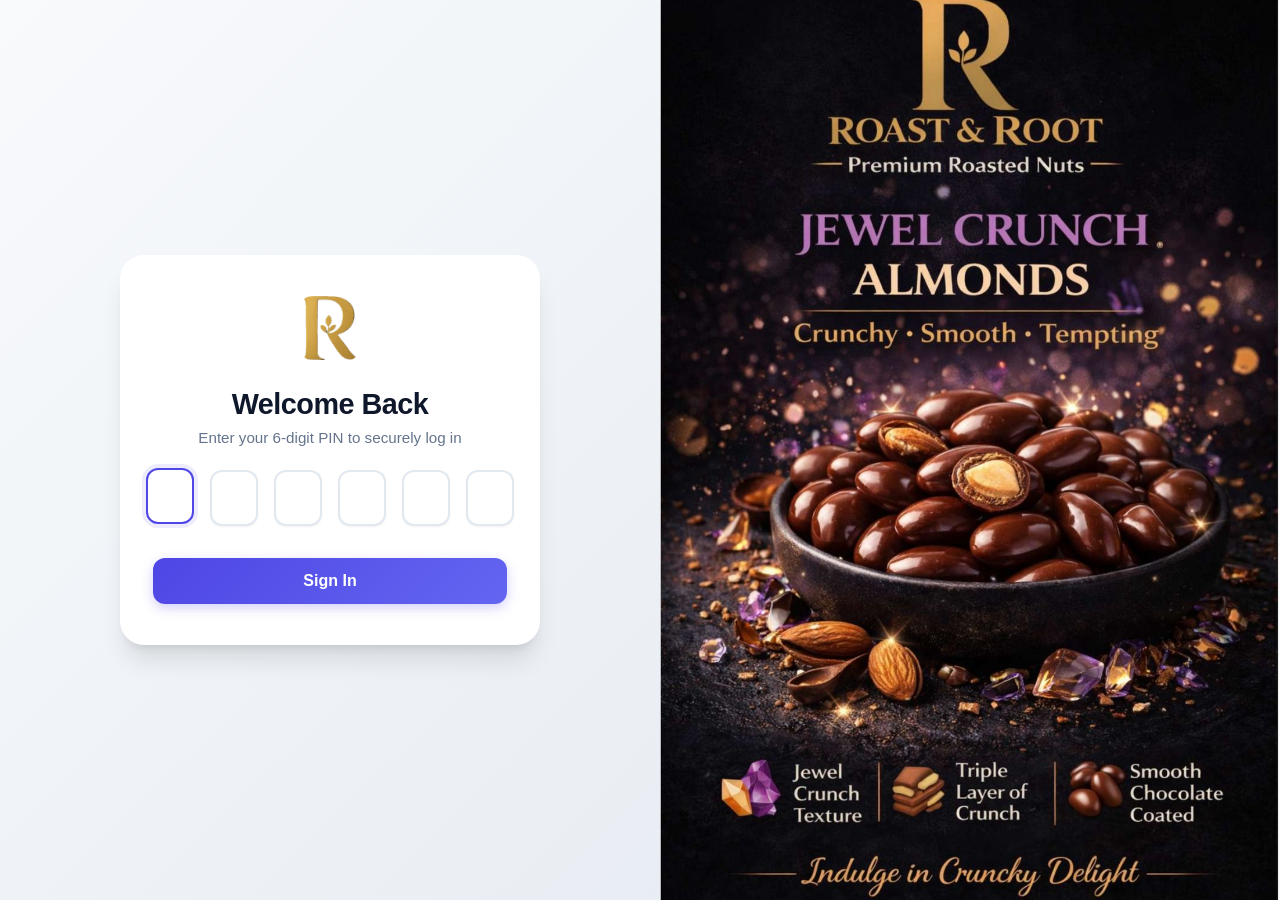
==== campaign.html @ 4127b375 "email feature" ====
<!doctype html>
<html>
  <head>
    <meta charset="utf-8">
    <meta name="viewport" content="width=device-width, initial-scale=1">
    <title>IMS Festive Mail</title>
    <link rel="stylesheet" href="css/style.css">
    <link rel="manifest" href="manifest.json">
    <link rel="apple-touch-icon" href="assets/logo.png">
    <meta name="theme-color" content="#4f46e5">
  </head>
  <body>
    <!-- Mobile Top Header -->
    <div class="top-header">
      <button class="menu-toggle" aria-label="Open Menu" onclick="toggleSidebar()">
        <svg viewBox="0 0 24 24" width="24" height="24" stroke="currentColor" stroke-width="2" fill="none" stroke-linecap="round" stroke-linejoin="round"><line x1="3" y1="12" x2="21" y2="12"></line><line x1="3" y1="6" x2="21" y2="6"></line><line x1="3" y1="18" x2="21" y2="18"></line></svg>
      </button>
      <div class="header-title">Festive Mail</div>
    </div>

    <!-- Sidebar Overlay -->
    <div class="sidebar-overlay" onclick="toggleSidebar()"></div>

    <div class="sidebar" id="sidebar">
      <div class="logo">
        <img src="assets/logo.png" alt="IMS Logo" />
        <h3>IMS</h3>
      </div>
      <a href="campaign.html" class="active"><svg width="20" height="20" viewBox="0 0 24 24" fill="none" stroke="currentColor" stroke-width="2" stroke-linecap="round" stroke-linejoin="round"><path d="M4 4h16c1.1 0 2 .9 2 2v12c0 1.1-.9 2-2 2H4c-1.1 0-2-.9-2-2V6c0-1.1.9-2 2-2z"></path><polyline points="22,6 12,13 2,6"></polyline></svg> Festive Mail</a>
      <a href="labels.html"><svg width="20" height="20" viewBox="0 0 24 24" fill="none" stroke="currentColor" stroke-width="2" stroke-linecap="round" stroke-linejoin="round"><path d="M20.59 13.41l-7.17 7.17a2 2 0 0 1-2.83 0L2 12V2h10l8.59 8.59a2 2 0 0 1 0 2.82z"></path><line x1="7" y1="7" x2="7.01" y2="7"></line></svg> Labels</a>
      <a onclick="logout()" style="margin-top: auto; cursor: pointer; color: #ef4444">
        <svg width="20" height="20" viewBox="0 0 24 24" fill="none" stroke="currentColor" stroke-width="2" stroke-linecap="round" stroke-linejoin="round"><path d="M9 21H5a2 2 0 0 1-2-2V5a2 2 0 0 1 2-2h4"></path><polyline points="16 17 21 12 16 7"></polyline><line x1="21" y1="12" x2="9" y2="12"></line></svg> Logout
      </a>
    </div>

    <div class="content">
      <div class="dashboard-header">
        <div>
          <h2 class="page-title">Festive Mail</h2>
          <p class="subtitle" style="margin-bottom: 0">Send festival greetings and sale offers to every customer, one personal email at a time</p>
        </div>
        <button class="btn-refresh" onclick="loadStatus()">
          <svg width="16" height="16" viewBox="0 0 24 24" fill="none" stroke="currentColor" stroke-width="2" stroke-linecap="round" stroke-linejoin="round"><polyline points="23 4 23 10 17 10"></polyline><polyline points="1 20 1 14 7 14"></polyline><path d="M3.51 9a9 9 0 0 1 14.85-3.36L23 10M1 14l4.64 4.36A9 9 0 0 0 20.49 15"></path></svg>
          Refresh
        </button>
      </div>

      <!-- Connection problem -->
      <div class="card error-banner" id="statusError" hidden>
        <div class="error-banner-icon">
          <svg width="24" height="24" viewBox="0 0 24 24" fill="none" stroke="currentColor" stroke-width="2" stroke-linecap="round" stroke-linejoin="round"><path d="M10.29 3.86L1.82 18a2 2 0 0 0 1.71 3h16.94a2 2 0 0 0 1.71-3L13.71 3.86a2 2 0 0 0-3.42 0z"></path><line x1="12" y1="9" x2="12" y2="13"></line><line x1="12" y1="17" x2="12.01" y2="17"></line></svg>
        </div>
        <div class="error-banner-body">
          <h4 id="statusErrorTitle"></h4>
          <p id="statusErrorText"></p>
          <ol id="statusErrorSteps"></ol>
          <div class="error-banner-actions">
            <button type="button" class="btn-secondary" onclick="loadStatus()">Try again</button>
            <details>
              <summary>Technical details</summary>
              <code id="statusErrorRaw"></code>
            </details>
          </div>
        </div>
      </div>

      <!-- Stats -->
      <div class="mail-stats">
        <div class="card stat-card">
          <div class="quota-ring" id="quotaRing" style="--pct: 0">
            <span id="quotaLeft">–</span>
          </div>
          <div>
            <h3>Today's Quota</h3>
            <p class="stat-main" id="quotaText">Loading…</p>
            <p class="stat-sub" id="quotaSub">Resets at midnight</p>
          </div>
        </div>
        <div class="card stat-card">
          <div class="stat-icon">
            <svg width="26" height="26" viewBox="0 0 24 24" fill="none" stroke="currentColor" stroke-width="2" stroke-linecap="round" stroke-linejoin="round"><path d="M17 21v-2a4 4 0 0 0-4-4H5a4 4 0 0 0-4 4v2"></path><circle cx="9" cy="7" r="4"></circle><path d="M23 21v-2a4 4 0 0 0-3-3.87"></path><path d="M16 3.13a4 4 0 0 1 0 7.75"></path></svg>
          </div>
          <div>
            <h3>Customers</h3>
            <p class="stat-main" id="recipientText">Loading…</p>
            <p class="stat-sub" id="recipientSub">&nbsp;</p>
          </div>
        </div>
      </div>

      <!-- Pending campaigns -->
      <div class="card" id="pendingCard" style="display: none">
        <h3>Waiting to finish</h3>
        <div id="pendingList"></div>
      </div>

      <div class="mail-grid">
        <!-- Composer -->
        <div class="card composer">
          <h3>Compose</h3>

          <div class="mode-toggle" id="modeToggle" role="tablist">
            <button type="button" data-mode="festival" class="active">🎉 Festival greeting</button>
            <button type="button" data-mode="offer">🛍️ Sale / Offer</button>
          </div>

          <label class="field-label" for="festival" id="festivalLabel">Festival name</label>
          <input id="festival" placeholder="e.g. Diwali" maxlength="60" autocomplete="off" />
          <div class="chips" id="festivalChips"></div>
          <p class="hint" id="offerHint" hidden>Leave blank to use "A Special Offer Just For You".</p>

          <label class="field-label">Theme</label>
          <div class="swatches" id="themeSwatches"></div>

          <label class="field-label">Offer image</label>
          <div class="dropzone" id="dropzone" tabindex="0">
            <input type="file" id="imageInput" accept="image/*" hidden />
            <div class="dropzone-empty" id="dropzoneEmpty">
              <svg width="36" height="36" viewBox="0 0 24 24" fill="none" stroke="currentColor" stroke-width="1.5" stroke-linecap="round" stroke-linejoin="round"><rect x="3" y="3" width="18" height="18" rx="2" ry="2"></rect><circle cx="8.5" cy="8.5" r="1.5"></circle><polyline points="21 15 16 10 5 21"></polyline></svg>
              <p><strong>Click to upload</strong> or drag &amp; drop</p>
              <span>JPG, PNG or WebP — resized automatically</span>
            </div>
            <div class="dropzone-filled" id="dropzoneFilled" hidden>
              <img id="imageThumb" alt="Offer preview" />
              <div class="dropzone-meta">
                <span id="imageName"></span>
                <button type="button" class="btn-link" id="removeImage">Remove</button>
              </div>
            </div>
          </div>

          <label class="field-label" for="message">Offer message</label>
          <textarea id="message" rows="5" maxlength="1500" placeholder="e.g. Celebrate with us! Get 20% off on all products till 5th November. Visit our store or reply to this email to order."></textarea>

          <label class="field-label" for="orderLink">"Order Now" link <span class="optional">optional</span></label>
          <input id="orderLink" type="url" placeholder="Defaults to your website" />

          <label class="field-label" for="subject">Email subject</label>
          <input id="subject" maxlength="120" placeholder="Subject line" />
          <p class="hint">Use <code>{{NAME}}</code> to insert the customer's name. Customers without a name are greeted as "Valued Customer".</p>

          <details class="test-box">
            <summary>Send a test email first</summary>
            <div class="test-row">
              <input id="testEmail" type="email" placeholder="you@example.com" />
              <button type="button" class="btn-secondary" id="testBtn">Send test</button>
            </div>
          </details>

          <button id="sendBtn" class="btn-send" type="button">
            <svg width="18" height="18" viewBox="0 0 24 24" fill="none" stroke="currentColor" stroke-width="2" stroke-linecap="round" stroke-linejoin="round"><line x1="22" y1="2" x2="11" y2="13"></line><polygon points="22 2 15 22 11 13 2 9 22 2"></polygon></svg>
            <span id="sendBtnText">Send to customers</span>
          </button>
        </div>

        <!-- Preview -->
        <div class="preview-col">
          <div class="preview-head">
            <h3>Live preview</h3>
            <span class="badge">As seen by <span id="previewName">Priya</span></span>
          </div>
          <div class="preview-frame">
            <div class="preview-inbox">
              <img class="inbox-avatar" src="assets/logo.png" alt="" />
              <div class="inbox-meta">
                <strong id="previewFrom">Roast and Roots</strong>
                <span id="previewSubject">Subject</span>
              </div>
            </div>
            <iframe id="previewIframe" title="Email preview"></iframe>
          </div>
        </div>
      </div>
    </div>

    <!-- Progress modal -->
    <div class="custom-alert-overlay" id="progressModal">
      <div class="custom-alert-box progress-box">
        <h3 id="progressTitle">Sending…</h3>
        <p id="progressSub">Please keep this page open.</p>
        <div class="progress-bar"><div id="progressFill"></div></div>
        <div class="progress-counts">
          <span><b id="pSent">0</b> sent</span>
          <span><b id="pFailed">0</b> failed</span>
          <span><b id="pPending">0</b> pending</span>
        </div>
        <ul class="progress-log" id="progressLog"></ul>
        <button type="button" class="btn-secondary" id="stopBtn" style="margin: 0">Pause</button>
      </div>
    </div>

    <script src="js/api.js"></script>
    <script src="js/auth.js"></script>
    <script src="js/campaign.js"></script>
    <script>
      function toggleSidebar() {
        document.getElementById("sidebar").classList.toggle("active");
        document.querySelector(".sidebar-overlay").classList.toggle("active");
      }
    </script>
  </body>
</html>
---- css/style.css ----
:root {
  --primary: #4f46e5;
  --primary-hover: #4338ca;
  --surface: #ffffff;
  --bg-color: #f8fafc;
  --text-main: #0f172a;
  --text-muted: #64748b;
  --border: #e2e8f0;
  --sidebar-bg: #0f172a;
  --sidebar-text: #94a3b8;
  --success: #0284c7; /* Updated to Standard Azure Blue */
  --shadow-sm: 0 1px 2px 0 rgb(0 0 0 / 0.05);
  --shadow-md: 0 4px 6px -1px rgb(0 0 0 / 0.1), 0 2px 4px -2px rgb(0 0 0 / 0.1);
  --shadow-lg:
    0 10px 15px -3px rgb(0 0 0 / 0.1), 0 4px 6px -4px rgb(0 0 0 / 0.1);
  --shadow-xl:
    0 20px 25px -5px rgb(0 0 0 / 0.1), 0 8px 10px -6px rgb(0 0 0 / 0.1);
  --radius: 16px;
}

* {
  box-sizing: border-box;
  margin: 0;
  padding: 0;
  font-family:
    -apple-system, BlinkMacSystemFont, "Segoe UI", Roboto, Helvetica, Arial,
    sans-serif;
  -webkit-font-smoothing: antialiased;
}

body {
  display: flex;
  background-color: var(--bg-color);
  color: var(--text-main);
  min-height: 100vh;
  overflow-x: hidden;
}

/* Global Typography */
h1,
h2,
h3,
h4 {
  font-weight: 700;
  color: var(--text-main);
  letter-spacing: -0.5px;
}

.subtitle {
  color: var(--text-muted);
  font-size: 0.95rem;
  margin-bottom: 24px;
}

/* Forms & Inputs */
input,
select {
  width: 100%;
  padding: 14px 16px;
  margin-bottom: 16px;
  border: 1px solid var(--border);
  border-radius: 12px;
  background: #f8fafc;
  font-size: 1rem;
  transition: all 0.2s ease;
  color: var(--text-main);
}

input:focus,
select:focus {
  outline: none;
  border-color: var(--primary);
  background: var(--surface);
  box-shadow: 0 0 0 4px rgba(79, 70, 229, 0.1);
}

/* PIN input styles */
.pin-container {
  display: flex;
  justify-content: center;
  gap: 16px;
  margin-bottom: 32px;
}

.pin-box {
  width: 48px;
  height: 56px;
  flex: 0 0 48px; /* Force exact width to prevent stretching */
  font-size: 1.5rem;
  text-align: center;
  padding: 0;
  margin-bottom: 0;
  border: 2px solid var(--border); /* Slightly thicker border */
  border-radius: 12px;
  background: var(--surface);
  color: var(--text-main);
  font-weight: 700;
  box-shadow: var(--shadow-sm);
}

.pin-box:focus {
  transform: translateY(-2px);
}

@media (max-width: 480px) {
  .pin-box {
    width: 40px;
    height: 50px;
    flex: 0 0 40px;
    font-size: 1.25rem;
  }
  .pin-container {
    gap: 8px;
  }
}

button {
  width: 100%;
  padding: 14px 16px;
  background: linear-gradient(135deg, var(--primary) 0%, #6366f1 100%);
  color: white;
  border: none;
  border-radius: 12px;
  font-size: 1rem;
  font-weight: 600;
  cursor: pointer;
  transition: all 0.2s ease;
  box-shadow: 0 4px 12px rgba(79, 70, 229, 0.25);
}

button:hover {
  transform: translateY(-1px);
  box-shadow: 0 6px 16px rgba(79, 70, 229, 0.35);
}

button:active {
  transform: translateY(0);
}

button:disabled {
  opacity: 0.7;
  cursor: not-allowed;
  transform: none;
  box-shadow: none;
}

@keyframes spin {
  100% {
    transform: rotate(360deg);
  }
}

/* Sidebar */
.sidebar {
  width: 280px;
  background-color: var(--sidebar-bg);
  color: var(--sidebar-text);
  display: flex;
  flex-direction: column;
  height: 100vh;
  position: fixed;
  top: 0;
  left: 0;
  z-index: 1000;
  transition: transform 0.3s cubic-bezier(0.4, 0, 0.2, 1);
  box-shadow: var(--shadow-xl);
}

.sidebar .logo {
  padding: 24px;
  display: flex;
  align-items: center;
  gap: 12px;
  border-bottom: 1px solid rgba(255, 255, 255, 0.05);
  margin-bottom: 16px;
}

.sidebar .logo img {
  height: 36px;
  border-radius: 8px;
}

.sidebar .logo h3 {
  color: #fff;
  font-size: 1.4rem;
  margin: 0;
}

.sidebar a {
  padding: 14px 20px;
  margin: 4px 16px;
  color: var(--sidebar-text);
  text-decoration: none;
  display: flex;
  align-items: center;
  gap: 14px;
  transition: all 0.2s ease;
  border-radius: 10px;
  font-weight: 500;
  font-size: 0.95rem;
}

.sidebar a:hover {
  background-color: rgba(255, 255, 255, 0.05);
  color: #fff;
}

.sidebar a.active {
  background-color: var(--primary);
  color: #fff;
  box-shadow: 0 4px 12px rgba(79, 70, 229, 0.3);
}

/* Header */
.top-header {
  position: fixed;
  top: 0;
  left: 0;
  right: 0;
  height: 70px;
  background: rgba(255, 255, 255, 0.85);
  -webkit-backdrop-filter: blur(12px);
  backdrop-filter: blur(12px);
  display: none;
  align-items: center;
  padding: 0 20px;
  z-index: 900;
  border-bottom: 1px solid rgba(0, 0, 0, 0.05);
}

.header-title {
  font-size: 1.25rem;
  font-weight: 700;
  color: var(--text-main);
  margin-left: 16px;
}

.menu-toggle {
  background: transparent;
  color: var(--text-main);
  border: none;
  padding: 8px;
  margin: 0;
  width: auto;
  cursor: pointer;
  display: flex;
  align-items: center;
  justify-content: center;
  border-radius: 8px;
  box-shadow: none;
}

/* Content */
.content {
  flex: 1;
  padding: 40px;
  margin-left: 280px;
  width: 100%;
  min-height: 100vh;
}

.dashboard-header {
  display: flex;
  justify-content: space-between;
  align-items: center;
  margin-bottom: 32px;
}

.btn-refresh {
  background: var(--surface);
  color: var(--text-main);
  border: 1px solid var(--border);
  padding: 10px 16px;
  border-radius: 20px;
  font-size: 0.9rem;
  font-weight: 600;
  display: flex;
  align-items: center;
  gap: 8px;
  width: auto;
  box-shadow: var(--shadow-sm);
}

.btn-refresh:hover {
  background: var(--bg-color);
  transform: translateY(-1px);
}

/* Cards */
.card {
  background: var(--surface);
  padding: 24px;
  border-radius: var(--radius);
  box-shadow: var(--shadow-md);
  margin-bottom: 24px;
  border: 1px solid var(--border);
}

.card h3 {
  font-size: 1.1rem;
  color: var(--text-muted);
  margin-bottom: 16px;
  text-transform: uppercase;
  letter-spacing: 0.5px;
}

/* Filters & Export */
.filter-row {
  display: flex;
  gap: 12px;
  align-items: center;
  margin-bottom: 20px;
  flex-wrap: wrap;
}

.filter-row input {
  width: auto;
  margin-bottom: 0;
  padding: 10px 14px;
}

.filter-row button {
  width: auto;
  padding: 10px 20px;
  margin-bottom: 0;
}

.btn-excel {
  background: linear-gradient(135deg, #0ea5e9 0%, #0284c7 100%);
  box-shadow: 0 4px 12px rgba(2, 132, 199, 0.25);
  margin-left: auto;
}

.btn-excel:hover {
  box-shadow: 0 6px 16px rgba(2, 132, 199, 0.35);
}

@media (max-width: 768px) {
  .filter-row {
    flex-direction: column;
    align-items: stretch;
  }
  .filter-row input,
  .filter-row button {
    width: 100%;
  }
  .btn-excel {
    margin-left: 0;
  }
}

/* Tables */
.table-container {
  width: 100%;
  overflow-x: auto;
  -webkit-overflow-scrolling: touch;
  border-radius: 12px;
  border: 1px solid var(--border);
  background: var(--surface);
}

table {
  width: 100%;
  border-collapse: collapse;
  min-width: 500px;
  text-align: left;
}

th,
td {
  padding: 16px 20px;
  border-bottom: 1px solid var(--border);
  white-space: nowrap;
}

th {
  background-color: #f8fafc;
  color: var(--text-muted);
  font-weight: 600;
  font-size: 0.85rem;
  text-transform: uppercase;
  letter-spacing: 0.5px;
}

tr:last-child td {
  border-bottom: none;
}

tbody tr {
  transition: background-color 0.2s ease;
}

tbody tr:hover {
  background-color: #f8fafc;
}

/* Responsive Mobile Tables (Expandable Cards) */
@media (max-width: 768px) {
  .table-container {
    border: none;
    background: transparent;
    overflow-x: hidden;
  }
  table,
  thead,
  tbody,
  th,
  td,
  tr {
    display: block;
    width: 100%;
  }
  table {
    min-width: 100% !important;
    table-layout: fixed;
  }
  thead {
    display: none;
  }
  tr {
    background: var(--surface);
    margin-bottom: 12px;
    border-radius: 12px;
    border: 1px solid var(--border);
    box-shadow: var(--shadow-sm);
    padding: 12px;
    position: relative;
    display: flex;
    flex-wrap: wrap;
    align-items: center;
    transition: all 0.2s ease;
  }
  td {
    display: flex;
    justify-content: space-between;
    align-items: center;
    padding: 4px 0;
    border: none !important;
    text-align: right !important;
    white-space: normal;
    word-break: break-word;
  }
  td::before {
    display: none !important;
  }

  /* Date (Top left, small) */
  td[data-label="Date"] {
    width: 100%;
    font-size: 0.8rem;
    color: var(--text-muted);
    order: 1;
    margin-bottom: 4px;
    text-align: left !important;
  }

  /* Product (Large, Bold, Left) */
  td[data-label="Product"] {
    width: 60%;
    font-size: 1.1rem;
    font-weight: 700;
    color: var(--text-main);
    order: 2;
    text-align: left !important;
  }

  /* Amount / Qty In (Large, Bold, Right) */
  td[data-label="Amount"],
  td[data-label="Qty In"],
  #inventoryTable td[data-label="Qty"] {
    width: 40%;
    font-size: 1.1rem;
    font-weight: 700;
    color: var(--primary);
    order: 3;
    justify-content: flex-end;
  }
  td[data-label="Qty In"],
  #inventoryTable td[data-label="Qty"] {
    color: var(--success) !important;
  }

  /* Sub Qty for Sales (Under Product) */
  #salesTable td[data-label="Qty"] {
    width: 100%;
    font-size: 0.9rem;
    color: var(--text-muted);
    order: 4;
    margin-top: 2px;
    justify-content: flex-start;
    text-align: left !important;
  }
  #salesTable td[data-label="Qty"]::before {
    content: "Qty: ";
    display: inline !important;
    margin-right: 4px;
    font-weight: 500;
  }

  /* Bottom Row Content (Payment & Actions) */
  td[data-label="Payment"] {
    width: 50%;
    display: flex;
    order: 5;
    margin-top: 8px;
    padding-top: 8px;
    border-top: 1px dashed var(--border) !important;
    justify-content: flex-start;
    gap: 4px;
  }
  td[data-label="Payment"]::before {
    content: "Payment: ";
    display: inline !important;
    color: var(--text-muted);
    font-size: 0.85rem;
  }
  td[data-label="Actions"] {
    width: 50%;
    display: flex;
    order: 6;
    margin-top: 8px;
    padding-top: 8px;
    border-top: 1px dashed var(--border) !important;
    justify-content: flex-end;
    gap: 4px;
  }
  #stockTable td[data-label="Actions"] {
    width: 100%;
  }
  td[data-label="Actions"] button {
    padding: 6px 8px !important;
    margin: 0 2px !important;
  }
  .card {
    padding: 16px;
  }

  /* Standard Full Width for Fallbacks */
  td[colspan] {
    width: 100%;
    justify-content: center !important;
    color: var(--text-muted);
    font-size: 0.9rem;
  }
}

/* Pagination */
.pagination {
  display: flex;
  justify-content: center;
  align-items: center;
  margin-top: 24px;
  gap: 16px;
}

.pagination button {
  width: auto;
  padding: 10px 20px;
  background: var(--surface);
  color: var(--text-main);
  border: 1px solid var(--border);
  box-shadow: var(--shadow-sm);
}

.pagination button:hover {
  background: var(--bg-color);
  transform: none;
}

.pagination button:disabled {
  opacity: 0.5;
  cursor: not-allowed;
  background: #f8fafc;
  color: var(--text-muted);
  box-shadow: none;
}

/* Login */
.login-container {
  display: flex;
  height: 100vh;
  width: 100%;
  background: linear-gradient(135deg, var(--bg-color) 0%, #e2e8f0 100%);
  overflow: hidden;
}

.login-left {
  flex: 1;
  display: flex;
  justify-content: center;
  align-items: center;
  padding: 20px;
}

.login-right {
  display: block;
  flex: 1;
  position: relative;
  background-color: var(--sidebar-bg);
  overflow: hidden;
}

.carousel-slide {
  position: absolute;
  top: 0;
  left: 0;
  width: 100%;
  height: 100%;
  object-fit: cover;
  opacity: 0;
  transition: opacity 1s ease-in-out;
}

.carousel-slide.active {
  opacity: 1;
}

.login-card {
  background: var(--surface);
  padding: 40px 32px;
  border-radius: 24px;
  box-shadow: var(--shadow-xl);
  width: 100%;
  max-width: 420px;
  text-align: center;
  border: 1px solid rgba(255, 255, 255, 0.8);
}

.login-card .logo {
  height: 64px;
  margin-bottom: 24px;
  border-radius: 12px;
}

.login-card h2 {
  font-size: 1.8rem;
  margin-bottom: 8px;
}

.login-card a {
  display: inline-block;
  margin-top: 20px;
  color: var(--primary);
  text-decoration: none;
  font-size: 0.95rem;
  font-weight: 500;
}

/* Custom Metric Cards */
.card-top {
  display: flex;
  justify-content: space-between;
  align-items: center;
  margin-bottom: 24px;
}

.month-picker {
  padding: 8px 12px;
  margin: 0;
  width: auto;
  border-radius: 8px;
  font-size: 0.9rem;
  font-weight: 500;
}

.metric-value {
  display: flex;
  align-items: baseline;
  gap: 12px;
}

.metric-value h1 {
  font-size: 2.8rem;
  font-weight: 800;
  color: var(--text-main);
  letter-spacing: -1px;
}

.badge {
  background: var(--bg-color);
  color: var(--text-muted);
  padding: 6px 12px;
  border-radius: 20px;
  font-size: 0.85rem;
  font-weight: 600;
  border: 1px solid var(--border);
}

/* PWA Native Popup */
.pwa-popup {
  position: fixed;
  bottom: -120px;
  left: 16px;
  right: 16px;
  margin: 0 auto;
  max-width: 420px;
  background: rgba(255, 255, 255, 0.95);
  -webkit-backdrop-filter: blur(16px);
  backdrop-filter: blur(16px);
  border-radius: 20px;
  padding: 16px 20px;
  box-shadow:
    0 20px 40px rgba(0, 0, 0, 0.15),
    0 1px 3px rgba(0, 0, 0, 0.1);
  display: flex;
  align-items: center;
  justify-content: space-between;
  z-index: 2000;
  transition: bottom 0.6s cubic-bezier(0.34, 1.56, 0.64, 1);
  border: 1px solid rgba(255, 255, 255, 0.4);
}

.pwa-popup.show {
  bottom: 24px;
}

.pwa-info {
  display: flex;
  align-items: center;
  gap: 16px;
}

.pwa-info img {
  width: 48px;
  height: 48px;
  border-radius: 12px;
  box-shadow: var(--shadow-sm);
}

.pwa-text h4 {
  margin: 0 0 4px 0;
  font-size: 1.05rem;
}

.pwa-text p {
  margin: 0;
  font-size: 0.85rem;
  color: var(--text-muted);
}

.pwa-actions {
  display: flex;
  align-items: center;
  gap: 12px;
}

.pwa-actions button#pwaInstallBtn {
  width: auto;
  padding: 10px 20px;
  border-radius: 24px;
  font-size: 0.95rem;
  background: var(--text-main);
  color: #fff;
  box-shadow: 0 4px 10px rgba(0, 0, 0, 0.15);
}

.pwa-close {
  background: var(--bg-color);
  color: var(--text-muted);
  border: none;
  width: 36px;
  height: 36px;
  border-radius: 50%;
  display: flex;
  align-items: center;
  justify-content: center;
  cursor: pointer;
  font-size: 1.2rem;
  box-shadow: none;
  padding: 0;
}

/* Mobile Responsive */
@media (max-width: 768px) {
  .sidebar {
    transform: translateX(-100%);
  }
  .sidebar.active {
    transform: translateX(0);
  }
  .sidebar-overlay {
    display: none;
    position: fixed;
    inset: 0;
    background: rgba(15, 23, 42, 0.4);
    -webkit-backdrop-filter: blur(4px);
    backdrop-filter: blur(4px);
    z-index: 999;
    opacity: 0;
    transition: opacity 0.3s ease;
  }
  .sidebar-overlay.active {
    display: block;
    opacity: 1;
  }
  .content {
    padding: 90px 16px 24px;
    margin-left: 0;
  }
  .top-header {
    display: flex;
  }
  .dashboard-header {
    display: flex;
    flex-direction: column;
    align-items: flex-start;
    gap: 16px;
  }
  .login-right {
    display: none;
  }
}

/* Custom Global Alert */
.custom-alert-overlay {
  position: fixed;
  inset: 0;
  background: rgba(15, 23, 42, 0.6);
  -webkit-backdrop-filter: blur(4px);
  backdrop-filter: blur(4px);
  z-index: 9999;
  display: flex;
  align-items: center;
  justify-content: center;
  opacity: 0;
  visibility: hidden;
  transition: all 0.3s ease;
}

.custom-alert-overlay.show {
  opacity: 1;
  visibility: visible;
}

.custom-alert-box {
  background: var(--surface);
  width: 90%;
  max-width: 360px;
  padding: 32px 24px 24px;
  border-radius: 24px;
  box-shadow: var(--shadow-xl);
  text-align: center;
  transform: translateY(20px) scale(0.95);
  transition: all 0.4s cubic-bezier(0.34, 1.56, 0.64, 1);
  border: 1px solid rgba(255, 255, 255, 0.8);
}

.custom-alert-overlay.show .custom-alert-box {
  transform: translateY(0) scale(1);
}

.custom-alert-box p {
  font-size: 0.95rem;
  color: var(--text-muted);
  margin-bottom: 24px;
  line-height: 1.5;
}

/* ================= Festive Mail ================= */
textarea {
  width: 100%;
  padding: 14px 16px;
  margin-bottom: 16px;
  border: 1px solid var(--border);
  border-radius: 12px;
  background: #f8fafc;
  font-size: 1rem;
  line-height: 1.5;
  color: var(--text-main);
  resize: vertical;
  transition: all 0.2s ease;
}

textarea:focus {
  outline: none;
  border-color: var(--primary);
  background: var(--surface);
  box-shadow: 0 0 0 4px rgba(79, 70, 229, 0.1);
}

.field-label {
  display: block;
  font-size: 0.85rem;
  font-weight: 600;
  color: var(--text-main);
  margin-bottom: 8px;
}

.hint {
  font-size: 0.82rem;
  color: var(--text-muted);
  margin: -8px 0 20px;
  line-height: 1.5;
}

.hint code {
  background: var(--bg-color);
  border: 1px solid var(--border);
  border-radius: 6px;
  padding: 1px 6px;
  font-family: ui-monospace, Consolas, monospace;
  font-size: 0.8rem;
}

.btn-secondary {
  width: auto;
  background: var(--surface);
  color: var(--text-main);
  border: 1px solid var(--border);
  box-shadow: var(--shadow-sm);
  padding: 10px 18px;
  font-size: 0.9rem;
}

.btn-secondary:hover {
  background: var(--bg-color);
  box-shadow: var(--shadow-sm);
}

.btn-link {
  width: auto;
  background: none;
  box-shadow: none;
  color: #ef4444;
  padding: 4px 8px;
  font-size: 0.85rem;
}

.btn-link:hover {
  box-shadow: none;
  text-decoration: underline;
}

.spinner {
  display: inline-block;
  width: 16px;
  height: 16px;
  border: 2px solid currentColor;
  border-right-color: transparent;
  border-radius: 50%;
  animation: spin 0.8s linear infinite;
  vertical-align: middle;
}

/* Stats */
.mail-stats {
  display: grid;
  grid-template-columns: repeat(2, minmax(0, 1fr));
  gap: 24px;
  margin-bottom: 24px;
}

.mail-stats .card {
  margin-bottom: 0;
}

.stat-card {
  display: flex;
  align-items: center;
  gap: 20px;
}

.stat-card h3 {
  font-size: 0.8rem;
  margin-bottom: 4px;
}

.stat-main {
  font-size: 1.25rem;
  font-weight: 700;
  color: var(--text-main);
}

.stat-sub {
  font-size: 0.85rem;
  color: var(--text-muted);
  margin-top: 2px;
}

.stat-icon {
  flex: 0 0 64px;
  height: 64px;
  border-radius: 50%;
  display: flex;
  align-items: center;
  justify-content: center;
  background: #eef2ff;
  color: var(--primary);
}

.quota-ring {
  --ring: #10b981;
  flex: 0 0 64px;
  height: 64px;
  border-radius: 50%;
  background: conic-gradient(var(--ring) calc(var(--pct) * 1%), var(--border) 0);
  display: flex;
  align-items: center;
  justify-content: center;
  position: relative;
}

.quota-ring::before {
  content: "";
  position: absolute;
  inset: 7px;
  border-radius: 50%;
  background: var(--surface);
}

.quota-ring span {
  position: relative;
  font-weight: 800;
  font-size: 1.1rem;
  color: var(--text-main);
}

.quota-ring.low {
  --ring: #f59e0b;
}

.quota-ring.empty {
  --ring: #ef4444;
}

.quota-ring.empty span {
  color: #ef4444;
}

/* Pending campaigns */
.pending-row {
  display: flex;
  align-items: center;
  justify-content: space-between;
  gap: 16px;
  padding: 12px 0;
  border-top: 1px solid var(--border);
}

.pending-row:first-child {
  border-top: none;
  padding-top: 0;
}

.pending-row span {
  display: block;
  font-size: 0.85rem;
  color: var(--text-muted);
  margin-top: 2px;
}

/* Composer + preview */
.mail-grid {
  display: grid;
  grid-template-columns: minmax(0, 1fr) minmax(0, 1fr);
  gap: 24px;
  align-items: start;
}

.chips {
  display: flex;
  flex-wrap: wrap;
  gap: 8px;
  margin: -6px 0 20px;
}

.chip {
  width: auto;
  padding: 6px 12px;
  background: var(--bg-color);
  color: var(--text-main);
  border: 1px solid var(--border);
  border-radius: 999px;
  font-size: 0.82rem;
  font-weight: 500;
  box-shadow: none;
}

.chip:hover {
  background: #eef2ff;
  border-color: #c7d2fe;
  box-shadow: none;
}

.swatches {
  display: flex;
  gap: 12px;
  margin-bottom: 20px;
}

.swatch {
  width: 36px;
  height: 36px;
  padding: 0;
  border-radius: 50%;
  border: 3px solid var(--surface);
  box-shadow: 0 0 0 1px var(--border);
}

.swatch:hover {
  box-shadow: 0 0 0 1px var(--border);
}

.swatch.active {
  box-shadow: 0 0 0 2px var(--text-main);
}

.dropzone {
  border: 2px dashed var(--border);
  border-radius: 14px;
  background: var(--bg-color);
  margin-bottom: 20px;
  cursor: pointer;
  transition: all 0.2s ease;
  overflow: hidden;
}

.dropzone:hover,
.dropzone:focus,
.dropzone.dragging {
  border-color: var(--primary);
  background: #eef2ff;
  outline: none;
}

.dropzone-empty {
  padding: 28px 16px;
  text-align: center;
  color: var(--text-muted);
}

.dropzone-empty svg {
  color: var(--primary);
  margin-bottom: 8px;
}

.dropzone-empty p {
  color: var(--text-main);
  margin-bottom: 4px;
}

.dropzone-empty strong {
  color: var(--primary);
}

.dropzone-empty span {
  font-size: 0.82rem;
}

.dropzone-filled img {
  display: block;
  width: 100%;
  max-height: 220px;
  object-fit: contain;
  background: #fff;
}

.dropzone-meta {
  display: flex;
  justify-content: space-between;
  align-items: center;
  gap: 8px;
  padding: 8px 12px;
  font-size: 0.85rem;
  color: var(--text-muted);
  border-top: 1px solid var(--border);
  background: var(--surface);
}

.dropzone-meta span {
  overflow: hidden;
  text-overflow: ellipsis;
  white-space: nowrap;
}

.test-box {
  margin-bottom: 20px;
  border: 1px solid var(--border);
  border-radius: 12px;
  padding: 12px 16px;
}

.test-box summary {
  cursor: pointer;
  font-size: 0.9rem;
  font-weight: 600;
  color: var(--text-main);
}

.test-row {
  display: flex;
  gap: 8px;
  margin-top: 12px;
}

.test-row input {
  margin-bottom: 0;
  padding: 10px 14px;
}

.test-row button {
  flex-shrink: 0;
}

.btn-send {
  display: flex;
  align-items: center;
  justify-content: center;
  gap: 10px;
  padding: 16px;
  font-size: 1.05rem;
}

.preview-head {
  display: flex;
  justify-content: space-between;
  align-items: center;
  margin-bottom: 12px;
}

.preview-head h3 {
  font-size: 1.1rem;
  color: var(--text-muted);
  text-transform: uppercase;
  letter-spacing: 0.5px;
}

.preview-frame {
  background: var(--surface);
  border: 1px solid var(--border);
  border-radius: var(--radius);
  box-shadow: var(--shadow-md);
  overflow: hidden;
}

.preview-inbox {
  display: flex;
  align-items: center;
  gap: 12px;
  padding: 14px 16px;
  border-bottom: 1px solid var(--border);
}

.inbox-avatar {
  flex: 0 0 36px;
  height: 36px;
  border-radius: 50%;
  background: var(--primary);
  color: #fff;
  font-weight: 700;
  display: flex;
  align-items: center;
  justify-content: center;
}

.inbox-meta {
  min-width: 0;
  display: flex;
  flex-direction: column;
  font-size: 0.9rem;
}

.inbox-meta span {
  color: var(--text-muted);
  overflow: hidden;
  text-overflow: ellipsis;
  white-space: nowrap;
}

#previewIframe {
  display: block;
  width: 100%;
  min-height: 480px;
  border: 0;
  background: #fff;
}

/* Progress + confirm modals */
.progress-box {
  max-width: 440px;
  text-align: left;
}

.progress-box h3 {
  margin-bottom: 4px;
}

.progress-box p {
  margin-bottom: 16px;
}

.progress-bar {
  height: 10px;
  border-radius: 999px;
  background: var(--border);
  overflow: hidden;
}

#progressFill {
  height: 100%;
  width: 0;
  background: linear-gradient(90deg, var(--primary), #10b981);
  transition: width 0.4s ease;
}

.progress-counts {
  display: flex;
  justify-content: space-between;
  font-size: 0.85rem;
  color: var(--text-muted);
  margin: 12px 0;
}

.progress-counts b {
  color: var(--text-main);
}

.progress-log {
  list-style: none;
  max-height: 160px;
  overflow-y: auto;
  font-size: 0.8rem;
  border: 1px solid var(--border);
  border-radius: 10px;
  padding: 8px 12px;
  margin-bottom: 16px;
  background: var(--bg-color);
}

.progress-log:empty::before {
  content: "Starting\2026";
  color: var(--text-muted);
}

.progress-log li {
  padding: 3px 0;
  overflow: hidden;
  text-overflow: ellipsis;
  white-space: nowrap;
}

.progress-log li.ok {
  color: #047857;
}

.progress-log li.fail {
  color: #b91c1c;
}

.progress-box .btn-secondary {
  width: 100%;
}

.confirm-actions {
  display: flex;
  gap: 12px;
}

.confirm-actions button {
  flex: 1;
  margin: 0;
}

@media (max-width: 1100px) {
  .mail-grid {
    grid-template-columns: minmax(0, 1fr);
  }
}

@media (max-width: 768px) {
  .mail-stats {
    grid-template-columns: minmax(0, 1fr);
    gap: 16px;
  }
  .pending-row {
    flex-direction: column;
    align-items: stretch;
  }
  .test-row {
    flex-direction: column;
  }
}

.mode-toggle {
  display: grid;
  grid-template-columns: 1fr 1fr;
  gap: 4px;
  padding: 4px;
  margin-bottom: 20px;
  background: var(--bg-color);
  border: 1px solid var(--border);
  border-radius: 12px;
}

.mode-toggle button {
  padding: 10px 8px;
  background: transparent;
  color: var(--text-muted);
  box-shadow: none;
  border-radius: 9px;
  font-size: 0.9rem;
}

.mode-toggle button:hover {
  color: var(--text-main);
  box-shadow: none;
  transform: none;
}

.mode-toggle button.active {
  background: var(--surface);
  color: var(--text-main);
  box-shadow: var(--shadow-sm);
}

.optional {
  font-weight: 400;
  color: var(--text-muted);
  font-size: 0.8rem;
  margin-left: 4px;
}

img.inbox-avatar {
  object-fit: contain;
  background: var(--bg-color);
  border: 1px solid var(--border);
  padding: 4px;
}

.chips[hidden] {
  display: none;
}

/* Connection problem banner */
.error-banner {
  display: flex;
  gap: 16px;
  align-items: flex-start;
  background: #fffbeb;
  border-color: #fde68a;
}

.error-banner[hidden] {
  display: none;
}

.error-banner-icon {
  flex: 0 0 44px;
  height: 44px;
  border-radius: 50%;
  background: #fef3c7;
  color: #b45309;
  display: flex;
  align-items: center;
  justify-content: center;
}

.error-banner-body {
  min-width: 0;
  flex: 1;
}

.error-banner-body h4 {
  font-size: 1.1rem;
  margin-bottom: 4px;
}

.error-banner-body p {
  color: #78350f;
  margin-bottom: 12px;
  line-height: 1.5;
}

.error-banner-body ol,
.alert-steps {
  padding-left: 20px;
  margin-bottom: 16px;
  line-height: 1.7;
  font-size: 0.92rem;
  color: var(--text-main);
  text-align: left;
}

.alert-steps {
  margin: 12px 0 0;
}

.error-banner-actions {
  display: flex;
  align-items: center;
  gap: 16px;
  flex-wrap: wrap;
}

.error-banner-actions details {
  font-size: 0.85rem;
  color: var(--text-muted);
  min-width: 0;
}

.error-banner-actions summary {
  cursor: pointer;
}

.error-banner-actions code {
  display: block;
  margin-top: 8px;
  padding: 8px 10px;
  background: var(--surface);
  border: 1px solid var(--border);
  border-radius: 8px;
  font-size: 0.78rem;
  overflow-wrap: anywhere;
}

.stat-card > div:last-child {
  min-width: 0;
}

.stat-sub {
  overflow-wrap: anywhere;
}

@media (max-width: 768px) {
  .error-banner {
    flex-direction: column;
  }
}
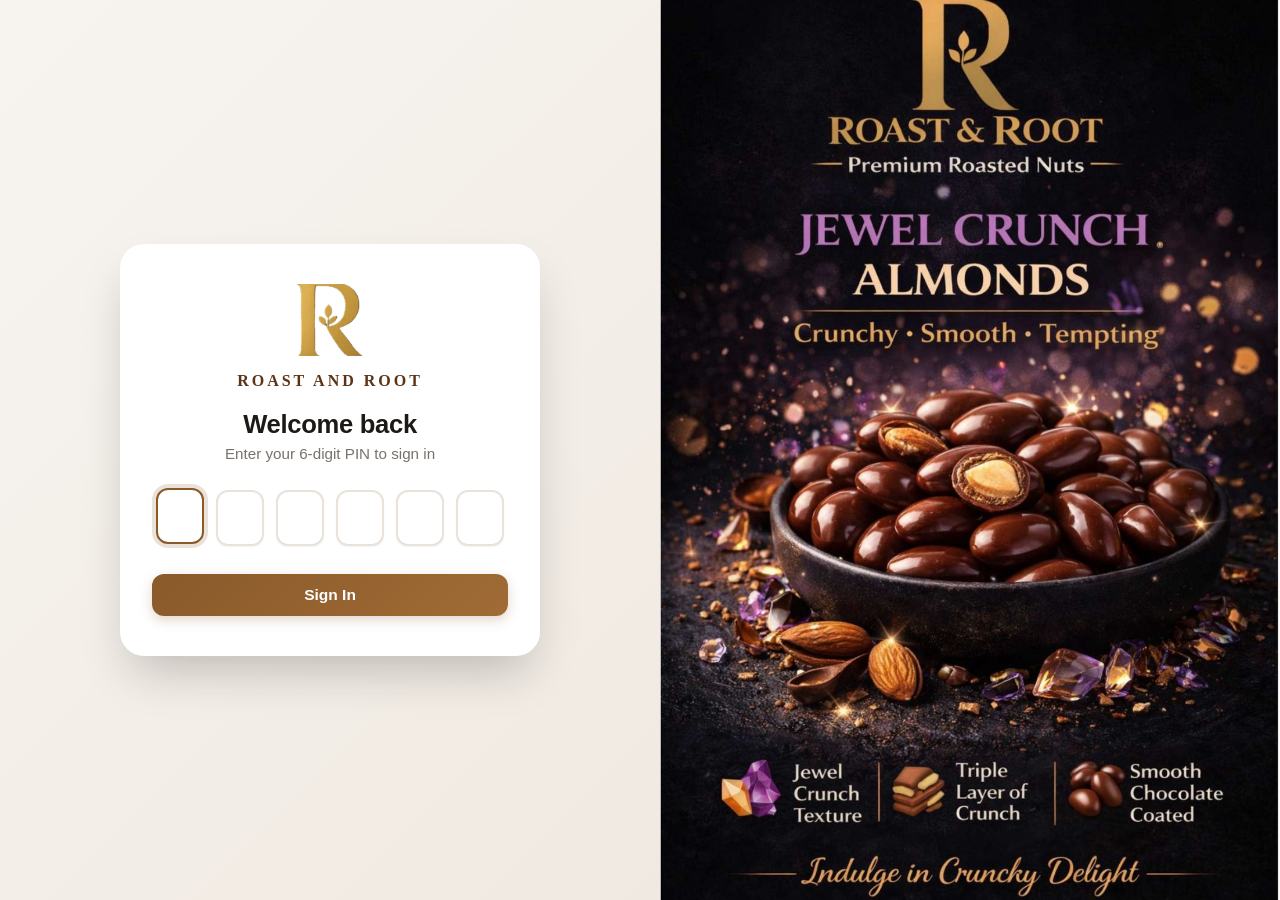
==== commit 2e22767d: "v2" ====
--- a/campaign.html
+++ b/campaign.html
@@ -1,45 +1,27 @@
 <!doctype html>
-<html>
+<html lang="en">
   <head>
     <meta charset="utf-8">
     <meta name="viewport" content="width=device-width, initial-scale=1">
-    <title>IMS Festive Mail</title>
+    <title>Festive Mail · Roast and Root</title>
+    <link rel="icon" type="image/png" sizes="48x48" href="assets/icons/icon-48x48.png">
+    <link rel="icon" type="image/png" sizes="192x192" href="assets/icons/icon-192x192.png">
+    <link rel="apple-touch-icon" href="assets/icons/icon-192x192.png">
+    <link rel="manifest" href="manifest.json">
+    <meta name="theme-color" content="#1d1511">
     <link rel="stylesheet" href="css/style.css">
-    <link rel="manifest" href="manifest.json">
-    <link rel="apple-touch-icon" href="assets/logo.png">
-    <meta name="theme-color" content="#4f46e5">
   </head>
-  <body>
-    <!-- Mobile Top Header -->
-    <div class="top-header">
-      <button class="menu-toggle" aria-label="Open Menu" onclick="toggleSidebar()">
-        <svg viewBox="0 0 24 24" width="24" height="24" stroke="currentColor" stroke-width="2" fill="none" stroke-linecap="round" stroke-linejoin="round"><line x1="3" y1="12" x2="21" y2="12"></line><line x1="3" y1="6" x2="21" y2="6"></line><line x1="3" y1="18" x2="21" y2="18"></line></svg>
-      </button>
-      <div class="header-title">Festive Mail</div>
-    </div>
+  <body data-title="Festive Mail">
+    <script src="js/nav.js"></script>
 
-    <!-- Sidebar Overlay -->
-    <div class="sidebar-overlay" onclick="toggleSidebar()"></div>
 
-    <div class="sidebar" id="sidebar">
-      <div class="logo">
-        <img src="assets/logo.png" alt="IMS Logo" />
-        <h3>IMS</h3>
-      </div>
-      <a href="campaign.html" class="active"><svg width="20" height="20" viewBox="0 0 24 24" fill="none" stroke="currentColor" stroke-width="2" stroke-linecap="round" stroke-linejoin="round"><path d="M4 4h16c1.1 0 2 .9 2 2v12c0 1.1-.9 2-2 2H4c-1.1 0-2-.9-2-2V6c0-1.1.9-2 2-2z"></path><polyline points="22,6 12,13 2,6"></polyline></svg> Festive Mail</a>
-      <a href="labels.html"><svg width="20" height="20" viewBox="0 0 24 24" fill="none" stroke="currentColor" stroke-width="2" stroke-linecap="round" stroke-linejoin="round"><path d="M20.59 13.41l-7.17 7.17a2 2 0 0 1-2.83 0L2 12V2h10l8.59 8.59a2 2 0 0 1 0 2.82z"></path><line x1="7" y1="7" x2="7.01" y2="7"></line></svg> Labels</a>
-      <a onclick="logout()" style="margin-top: auto; cursor: pointer; color: #ef4444">
-        <svg width="20" height="20" viewBox="0 0 24 24" fill="none" stroke="currentColor" stroke-width="2" stroke-linecap="round" stroke-linejoin="round"><path d="M9 21H5a2 2 0 0 1-2-2V5a2 2 0 0 1 2-2h4"></path><polyline points="16 17 21 12 16 7"></polyline><line x1="21" y1="12" x2="9" y2="12"></line></svg> Logout
-      </a>
-    </div>
-
-    <div class="content">
-      <div class="dashboard-header">
+    <main class="content">
+      <div class="page-header">
         <div>
-          <h2 class="page-title">Festive Mail</h2>
-          <p class="subtitle" style="margin-bottom: 0">Send festival greetings and sale offers to every customer, one personal email at a time</p>
+          <h1 class="page-title">Festive Mail</h1>
+          <p class="subtitle">Send festival greetings and sale offers to every customer, one personal email at a time</p>
         </div>
-        <button class="btn-refresh" onclick="loadStatus()">
+        <button class="btn-secondary" onclick="loadStatus()">
           <svg width="16" height="16" viewBox="0 0 24 24" fill="none" stroke="currentColor" stroke-width="2" stroke-linecap="round" stroke-linejoin="round"><polyline points="23 4 23 10 17 10"></polyline><polyline points="1 20 1 14 7 14"></polyline><path d="M3.51 9a9 9 0 0 1 14.85-3.36L23 10M1 14l4.64 4.36A9 9 0 0 0 20.49 15"></path></svg>
           Refresh
         </button>
@@ -65,7 +47,7 @@
       </div>
 
       <!-- Stats -->
-      <div class="mail-stats">
+      <div class="stats-grid">
         <div class="card stat-card">
           <div class="quota-ring" id="quotaRing" style="--pct: 0">
             <span id="quotaLeft">–</span>
@@ -88,10 +70,13 @@
         </div>
       </div>
 
-      <!-- Pending campaigns -->
-      <div class="card" id="pendingCard" style="display: none">
-        <h3>Waiting to finish</h3>
-        <div id="pendingList"></div>
+      <!-- Scheduled and unfinished campaigns -->
+      <div class="card" id="campaignsCard" hidden>
+        <div class="card-head">
+          <h3>Scheduled &amp; in progress</h3>
+          <a href="dashboard.html" class="muted" style="font-size: 0.88rem">View all on Dashboard →</a>
+        </div>
+        <div id="campaignsList"></div>
       </div>
 
       <div class="mail-grid">
@@ -137,7 +122,7 @@
 
           <label class="field-label" for="subject">Email subject</label>
           <input id="subject" maxlength="120" placeholder="Subject line" />
-          <p class="hint">Use <code>{{NAME}}</code> to insert the customer's name. Customers without a name are greeted as "Valued Customer".</p>
+          <p class="hint">Use <code>{{NAME}}</code> to insert the customer's name. Customers without a name are greeted as "<span id="defaultNameHint">Valued Customer</span>".</p>
 
           <details class="test-box">
             <summary>Send a test email first</summary>
@@ -146,6 +131,16 @@
               <button type="button" class="btn-secondary" id="testBtn">Send test</button>
             </div>
           </details>
+
+          <label class="field-label">When to send</label>
+          <div class="mode-toggle" id="whenToggle">
+            <button type="button" data-when="now" class="active">⚡ Send now</button>
+            <button type="button" data-when="later">⏰ Schedule</button>
+          </div>
+          <div id="scheduleBox" hidden>
+            <input type="datetime-local" id="scheduleAt" />
+            <p class="hint">Sent automatically within 15 minutes of this time — you don't need to keep the app open.</p>
+          </div>
 
           <button id="sendBtn" class="btn-send" type="button">
             <svg width="18" height="18" viewBox="0 0 24 24" fill="none" stroke="currentColor" stroke-width="2" stroke-linecap="round" stroke-linejoin="round"><line x1="22" y1="2" x2="11" y2="13"></line><polygon points="22 2 15 22 11 13 2 9 22 2"></polygon></svg>
@@ -163,7 +158,7 @@
             <div class="preview-inbox">
               <img class="inbox-avatar" src="assets/logo.png" alt="" />
               <div class="inbox-meta">
-                <strong id="previewFrom">Roast and Roots</strong>
+                <strong id="previewFrom">Roast and Root</strong>
                 <span id="previewSubject">Subject</span>
               </div>
             </div>
@@ -171,7 +166,7 @@
           </div>
         </div>
       </div>
-    </div>
+    </main>
 
     <!-- Progress modal -->
     <div class="custom-alert-overlay" id="progressModal">
@@ -185,18 +180,16 @@
           <span><b id="pPending">0</b> pending</span>
         </div>
         <ul class="progress-log" id="progressLog"></ul>
-        <button type="button" class="btn-secondary" id="stopBtn" style="margin: 0">Pause</button>
+        <div class="progress-actions">
+          <button type="button" id="bgBtn">Continue in background</button>
+          <button type="button" class="btn-secondary" id="stopBtn">Pause</button>
+        </div>
       </div>
     </div>
 
     <script src="js/api.js"></script>
     <script src="js/auth.js"></script>
+    <script src="js/ui.js"></script>
     <script src="js/campaign.js"></script>
-    <script>
-      function toggleSidebar() {
-        document.getElementById("sidebar").classList.toggle("active");
-        document.querySelector(".sidebar-overlay").classList.toggle("active");
-      }
-    </script>
   </body>
 </html>
--- a/css/style.css
+++ b/css/style.css
@@ -1,934 +1,111 @@
+/* =========================================================
+   Roast and Root – app styles
+   1. Tokens  2. Base  3. Forms & buttons  4. App shell
+   5. Components  6. Pages  7. Responsive
+   ========================================================= */
+
+/* ---------- 1. Tokens ---------- */
 :root {
-  --primary: #4f46e5;
-  --primary-hover: #4338ca;
+  --brand: #8a5a2b;
+  --brand-hover: #71461f;
+  --brand-strong: #5b3417;
+  --brand-soft: #f6eee5;
+  --brand-ring: rgba(138, 90, 43, 0.18);
+  --gold: #c8922a;
+
+  --bg: #f7f4f0;
   --surface: #ffffff;
-  --bg-color: #f8fafc;
-  --text-main: #0f172a;
-  --text-muted: #64748b;
-  --border: #e2e8f0;
-  --sidebar-bg: #0f172a;
-  --sidebar-text: #94a3b8;
-  --success: #0284c7; /* Updated to Standard Azure Blue */
-  --shadow-sm: 0 1px 2px 0 rgb(0 0 0 / 0.05);
-  --shadow-md: 0 4px 6px -1px rgb(0 0 0 / 0.1), 0 2px 4px -2px rgb(0 0 0 / 0.1);
-  --shadow-lg:
-    0 10px 15px -3px rgb(0 0 0 / 0.1), 0 4px 6px -4px rgb(0 0 0 / 0.1);
-  --shadow-xl:
-    0 20px 25px -5px rgb(0 0 0 / 0.1), 0 8px 10px -6px rgb(0 0 0 / 0.1);
+  --surface-2: #faf8f5;
+  --text: #1c1917;
+  --muted: #78716c;
+  --border: #e8e2da;
+
+  --sidebar: #1d1511;
+  --sidebar-text: #bfb1a3;
+
+  --success: #047857;
+  --success-soft: #ecfdf5;
+  --success-border: #a7f3d0;
+  --warning: #b45309;
+  --warning-soft: #fffbeb;
+  --warning-border: #fde68a;
+  --danger: #dc2626;
+  --danger-soft: #fef2f2;
+  --danger-border: #fecaca;
+  --info: #1d4ed8;
+  --info-soft: #eff6ff;
+  --info-border: #bfdbfe;
+
   --radius: 16px;
-}
-
+  --radius-sm: 10px;
+  --shadow-sm: 0 1px 2px rgb(28 25 23 / 0.05);
+  --shadow-md: 0 4px 12px -2px rgb(28 25 23 / 0.08), 0 2px 4px -2px rgb(28 25 23 / 0.05);
+  --shadow-lg: 0 12px 24px -6px rgb(28 25 23 / 0.12), 0 4px 8px -4px rgb(28 25 23 / 0.06);
+  --shadow-xl: 0 24px 48px -12px rgb(28 25 23 / 0.25);
+  --sidebar-width: 264px;
+}
+
+/* ---------- 2. Base ---------- */
 * {
   box-sizing: border-box;
   margin: 0;
   padding: 0;
-  font-family:
-    -apple-system, BlinkMacSystemFont, "Segoe UI", Roboto, Helvetica, Arial,
-    sans-serif;
+  font-family: -apple-system, BlinkMacSystemFont, "Segoe UI", Roboto, Helvetica, Arial, sans-serif;
   -webkit-font-smoothing: antialiased;
 }
 
+[hidden] {
+  display: none !important;
+}
+
 body {
-  display: flex;
-  background-color: var(--bg-color);
-  color: var(--text-main);
+  background: var(--bg);
+  color: var(--text);
   min-height: 100vh;
   overflow-x: hidden;
 }
 
-/* Global Typography */
 h1,
 h2,
 h3,
 h4 {
+  color: var(--text);
   font-weight: 700;
-  color: var(--text-main);
-  letter-spacing: -0.5px;
+  letter-spacing: -0.3px;
+}
+
+a {
+  color: var(--brand);
+}
+
+code {
+  font-family: ui-monospace, Consolas, monospace;
+}
+
+.muted {
+  color: var(--muted);
+}
+
+.required {
+  color: var(--danger);
+}
+
+.optional {
+  font-weight: 400;
+  color: var(--muted);
+  font-size: 0.8rem;
+  margin-left: 4px;
 }
 
 .subtitle {
-  color: var(--text-muted);
+  color: var(--muted);
   font-size: 0.95rem;
-  margin-bottom: 24px;
-}
-
-/* Forms & Inputs */
-input,
-select {
-  width: 100%;
-  padding: 14px 16px;
-  margin-bottom: 16px;
-  border: 1px solid var(--border);
-  border-radius: 12px;
-  background: #f8fafc;
-  font-size: 1rem;
-  transition: all 0.2s ease;
-  color: var(--text-main);
-}
-
-input:focus,
-select:focus {
-  outline: none;
-  border-color: var(--primary);
-  background: var(--surface);
-  box-shadow: 0 0 0 4px rgba(79, 70, 229, 0.1);
-}
-
-/* PIN input styles */
-.pin-container {
-  display: flex;
-  justify-content: center;
-  gap: 16px;
-  margin-bottom: 32px;
-}
-
-.pin-box {
-  width: 48px;
-  height: 56px;
-  flex: 0 0 48px; /* Force exact width to prevent stretching */
-  font-size: 1.5rem;
-  text-align: center;
-  padding: 0;
-  margin-bottom: 0;
-  border: 2px solid var(--border); /* Slightly thicker border */
-  border-radius: 12px;
-  background: var(--surface);
-  color: var(--text-main);
-  font-weight: 700;
-  box-shadow: var(--shadow-sm);
-}
-
-.pin-box:focus {
-  transform: translateY(-2px);
-}
-
-@media (max-width: 480px) {
-  .pin-box {
-    width: 40px;
-    height: 50px;
-    flex: 0 0 40px;
-    font-size: 1.25rem;
-  }
-  .pin-container {
-    gap: 8px;
-  }
-}
-
-button {
-  width: 100%;
-  padding: 14px 16px;
-  background: linear-gradient(135deg, var(--primary) 0%, #6366f1 100%);
-  color: white;
-  border: none;
-  border-radius: 12px;
-  font-size: 1rem;
-  font-weight: 600;
-  cursor: pointer;
-  transition: all 0.2s ease;
-  box-shadow: 0 4px 12px rgba(79, 70, 229, 0.25);
-}
-
-button:hover {
-  transform: translateY(-1px);
-  box-shadow: 0 6px 16px rgba(79, 70, 229, 0.35);
-}
-
-button:active {
-  transform: translateY(0);
-}
-
-button:disabled {
-  opacity: 0.7;
-  cursor: not-allowed;
-  transform: none;
-  box-shadow: none;
 }
 
 @keyframes spin {
-  100% {
+  to {
     transform: rotate(360deg);
   }
-}
-
-/* Sidebar */
-.sidebar {
-  width: 280px;
-  background-color: var(--sidebar-bg);
-  color: var(--sidebar-text);
-  display: flex;
-  flex-direction: column;
-  height: 100vh;
-  position: fixed;
-  top: 0;
-  left: 0;
-  z-index: 1000;
-  transition: transform 0.3s cubic-bezier(0.4, 0, 0.2, 1);
-  box-shadow: var(--shadow-xl);
-}
-
-.sidebar .logo {
-  padding: 24px;
-  display: flex;
-  align-items: center;
-  gap: 12px;
-  border-bottom: 1px solid rgba(255, 255, 255, 0.05);
-  margin-bottom: 16px;
-}
-
-.sidebar .logo img {
-  height: 36px;
-  border-radius: 8px;
-}
-
-.sidebar .logo h3 {
-  color: #fff;
-  font-size: 1.4rem;
-  margin: 0;
-}
-
-.sidebar a {
-  padding: 14px 20px;
-  margin: 4px 16px;
-  color: var(--sidebar-text);
-  text-decoration: none;
-  display: flex;
-  align-items: center;
-  gap: 14px;
-  transition: all 0.2s ease;
-  border-radius: 10px;
-  font-weight: 500;
-  font-size: 0.95rem;
-}
-
-.sidebar a:hover {
-  background-color: rgba(255, 255, 255, 0.05);
-  color: #fff;
-}
-
-.sidebar a.active {
-  background-color: var(--primary);
-  color: #fff;
-  box-shadow: 0 4px 12px rgba(79, 70, 229, 0.3);
-}
-
-/* Header */
-.top-header {
-  position: fixed;
-  top: 0;
-  left: 0;
-  right: 0;
-  height: 70px;
-  background: rgba(255, 255, 255, 0.85);
-  -webkit-backdrop-filter: blur(12px);
-  backdrop-filter: blur(12px);
-  display: none;
-  align-items: center;
-  padding: 0 20px;
-  z-index: 900;
-  border-bottom: 1px solid rgba(0, 0, 0, 0.05);
-}
-
-.header-title {
-  font-size: 1.25rem;
-  font-weight: 700;
-  color: var(--text-main);
-  margin-left: 16px;
-}
-
-.menu-toggle {
-  background: transparent;
-  color: var(--text-main);
-  border: none;
-  padding: 8px;
-  margin: 0;
-  width: auto;
-  cursor: pointer;
-  display: flex;
-  align-items: center;
-  justify-content: center;
-  border-radius: 8px;
-  box-shadow: none;
-}
-
-/* Content */
-.content {
-  flex: 1;
-  padding: 40px;
-  margin-left: 280px;
-  width: 100%;
-  min-height: 100vh;
-}
-
-.dashboard-header {
-  display: flex;
-  justify-content: space-between;
-  align-items: center;
-  margin-bottom: 32px;
-}
-
-.btn-refresh {
-  background: var(--surface);
-  color: var(--text-main);
-  border: 1px solid var(--border);
-  padding: 10px 16px;
-  border-radius: 20px;
-  font-size: 0.9rem;
-  font-weight: 600;
-  display: flex;
-  align-items: center;
-  gap: 8px;
-  width: auto;
-  box-shadow: var(--shadow-sm);
-}
-
-.btn-refresh:hover {
-  background: var(--bg-color);
-  transform: translateY(-1px);
-}
-
-/* Cards */
-.card {
-  background: var(--surface);
-  padding: 24px;
-  border-radius: var(--radius);
-  box-shadow: var(--shadow-md);
-  margin-bottom: 24px;
-  border: 1px solid var(--border);
-}
-
-.card h3 {
-  font-size: 1.1rem;
-  color: var(--text-muted);
-  margin-bottom: 16px;
-  text-transform: uppercase;
-  letter-spacing: 0.5px;
-}
-
-/* Filters & Export */
-.filter-row {
-  display: flex;
-  gap: 12px;
-  align-items: center;
-  margin-bottom: 20px;
-  flex-wrap: wrap;
-}
-
-.filter-row input {
-  width: auto;
-  margin-bottom: 0;
-  padding: 10px 14px;
-}
-
-.filter-row button {
-  width: auto;
-  padding: 10px 20px;
-  margin-bottom: 0;
-}
-
-.btn-excel {
-  background: linear-gradient(135deg, #0ea5e9 0%, #0284c7 100%);
-  box-shadow: 0 4px 12px rgba(2, 132, 199, 0.25);
-  margin-left: auto;
-}
-
-.btn-excel:hover {
-  box-shadow: 0 6px 16px rgba(2, 132, 199, 0.35);
-}
-
-@media (max-width: 768px) {
-  .filter-row {
-    flex-direction: column;
-    align-items: stretch;
-  }
-  .filter-row input,
-  .filter-row button {
-    width: 100%;
-  }
-  .btn-excel {
-    margin-left: 0;
-  }
-}
-
-/* Tables */
-.table-container {
-  width: 100%;
-  overflow-x: auto;
-  -webkit-overflow-scrolling: touch;
-  border-radius: 12px;
-  border: 1px solid var(--border);
-  background: var(--surface);
-}
-
-table {
-  width: 100%;
-  border-collapse: collapse;
-  min-width: 500px;
-  text-align: left;
-}
-
-th,
-td {
-  padding: 16px 20px;
-  border-bottom: 1px solid var(--border);
-  white-space: nowrap;
-}
-
-th {
-  background-color: #f8fafc;
-  color: var(--text-muted);
-  font-weight: 600;
-  font-size: 0.85rem;
-  text-transform: uppercase;
-  letter-spacing: 0.5px;
-}
-
-tr:last-child td {
-  border-bottom: none;
-}
-
-tbody tr {
-  transition: background-color 0.2s ease;
-}
-
-tbody tr:hover {
-  background-color: #f8fafc;
-}
-
-/* Responsive Mobile Tables (Expandable Cards) */
-@media (max-width: 768px) {
-  .table-container {
-    border: none;
-    background: transparent;
-    overflow-x: hidden;
-  }
-  table,
-  thead,
-  tbody,
-  th,
-  td,
-  tr {
-    display: block;
-    width: 100%;
-  }
-  table {
-    min-width: 100% !important;
-    table-layout: fixed;
-  }
-  thead {
-    display: none;
-  }
-  tr {
-    background: var(--surface);
-    margin-bottom: 12px;
-    border-radius: 12px;
-    border: 1px solid var(--border);
-    box-shadow: var(--shadow-sm);
-    padding: 12px;
-    position: relative;
-    display: flex;
-    flex-wrap: wrap;
-    align-items: center;
-    transition: all 0.2s ease;
-  }
-  td {
-    display: flex;
-    justify-content: space-between;
-    align-items: center;
-    padding: 4px 0;
-    border: none !important;
-    text-align: right !important;
-    white-space: normal;
-    word-break: break-word;
-  }
-  td::before {
-    display: none !important;
-  }
-
-  /* Date (Top left, small) */
-  td[data-label="Date"] {
-    width: 100%;
-    font-size: 0.8rem;
-    color: var(--text-muted);
-    order: 1;
-    margin-bottom: 4px;
-    text-align: left !important;
-  }
-
-  /* Product (Large, Bold, Left) */
-  td[data-label="Product"] {
-    width: 60%;
-    font-size: 1.1rem;
-    font-weight: 700;
-    color: var(--text-main);
-    order: 2;
-    text-align: left !important;
-  }
-
-  /* Amount / Qty In (Large, Bold, Right) */
-  td[data-label="Amount"],
-  td[data-label="Qty In"],
-  #inventoryTable td[data-label="Qty"] {
-    width: 40%;
-    font-size: 1.1rem;
-    font-weight: 700;
-    color: var(--primary);
-    order: 3;
-    justify-content: flex-end;
-  }
-  td[data-label="Qty In"],
-  #inventoryTable td[data-label="Qty"] {
-    color: var(--success) !important;
-  }
-
-  /* Sub Qty for Sales (Under Product) */
-  #salesTable td[data-label="Qty"] {
-    width: 100%;
-    font-size: 0.9rem;
-    color: var(--text-muted);
-    order: 4;
-    margin-top: 2px;
-    justify-content: flex-start;
-    text-align: left !important;
-  }
-  #salesTable td[data-label="Qty"]::before {
-    content: "Qty: ";
-    display: inline !important;
-    margin-right: 4px;
-    font-weight: 500;
-  }
-
-  /* Bottom Row Content (Payment & Actions) */
-  td[data-label="Payment"] {
-    width: 50%;
-    display: flex;
-    order: 5;
-    margin-top: 8px;
-    padding-top: 8px;
-    border-top: 1px dashed var(--border) !important;
-    justify-content: flex-start;
-    gap: 4px;
-  }
-  td[data-label="Payment"]::before {
-    content: "Payment: ";
-    display: inline !important;
-    color: var(--text-muted);
-    font-size: 0.85rem;
-  }
-  td[data-label="Actions"] {
-    width: 50%;
-    display: flex;
-    order: 6;
-    margin-top: 8px;
-    padding-top: 8px;
-    border-top: 1px dashed var(--border) !important;
-    justify-content: flex-end;
-    gap: 4px;
-  }
-  #stockTable td[data-label="Actions"] {
-    width: 100%;
-  }
-  td[data-label="Actions"] button {
-    padding: 6px 8px !important;
-    margin: 0 2px !important;
-  }
-  .card {
-    padding: 16px;
-  }
-
-  /* Standard Full Width for Fallbacks */
-  td[colspan] {
-    width: 100%;
-    justify-content: center !important;
-    color: var(--text-muted);
-    font-size: 0.9rem;
-  }
-}
-
-/* Pagination */
-.pagination {
-  display: flex;
-  justify-content: center;
-  align-items: center;
-  margin-top: 24px;
-  gap: 16px;
-}
-
-.pagination button {
-  width: auto;
-  padding: 10px 20px;
-  background: var(--surface);
-  color: var(--text-main);
-  border: 1px solid var(--border);
-  box-shadow: var(--shadow-sm);
-}
-
-.pagination button:hover {
-  background: var(--bg-color);
-  transform: none;
-}
-
-.pagination button:disabled {
-  opacity: 0.5;
-  cursor: not-allowed;
-  background: #f8fafc;
-  color: var(--text-muted);
-  box-shadow: none;
-}
-
-/* Login */
-.login-container {
-  display: flex;
-  height: 100vh;
-  width: 100%;
-  background: linear-gradient(135deg, var(--bg-color) 0%, #e2e8f0 100%);
-  overflow: hidden;
-}
-
-.login-left {
-  flex: 1;
-  display: flex;
-  justify-content: center;
-  align-items: center;
-  padding: 20px;
-}
-
-.login-right {
-  display: block;
-  flex: 1;
-  position: relative;
-  background-color: var(--sidebar-bg);
-  overflow: hidden;
-}
-
-.carousel-slide {
-  position: absolute;
-  top: 0;
-  left: 0;
-  width: 100%;
-  height: 100%;
-  object-fit: cover;
-  opacity: 0;
-  transition: opacity 1s ease-in-out;
-}
-
-.carousel-slide.active {
-  opacity: 1;
-}
-
-.login-card {
-  background: var(--surface);
-  padding: 40px 32px;
-  border-radius: 24px;
-  box-shadow: var(--shadow-xl);
-  width: 100%;
-  max-width: 420px;
-  text-align: center;
-  border: 1px solid rgba(255, 255, 255, 0.8);
-}
-
-.login-card .logo {
-  height: 64px;
-  margin-bottom: 24px;
-  border-radius: 12px;
-}
-
-.login-card h2 {
-  font-size: 1.8rem;
-  margin-bottom: 8px;
-}
-
-.login-card a {
-  display: inline-block;
-  margin-top: 20px;
-  color: var(--primary);
-  text-decoration: none;
-  font-size: 0.95rem;
-  font-weight: 500;
-}
-
-/* Custom Metric Cards */
-.card-top {
-  display: flex;
-  justify-content: space-between;
-  align-items: center;
-  margin-bottom: 24px;
-}
-
-.month-picker {
-  padding: 8px 12px;
-  margin: 0;
-  width: auto;
-  border-radius: 8px;
-  font-size: 0.9rem;
-  font-weight: 500;
-}
-
-.metric-value {
-  display: flex;
-  align-items: baseline;
-  gap: 12px;
-}
-
-.metric-value h1 {
-  font-size: 2.8rem;
-  font-weight: 800;
-  color: var(--text-main);
-  letter-spacing: -1px;
-}
-
-.badge {
-  background: var(--bg-color);
-  color: var(--text-muted);
-  padding: 6px 12px;
-  border-radius: 20px;
-  font-size: 0.85rem;
-  font-weight: 600;
-  border: 1px solid var(--border);
-}
-
-/* PWA Native Popup */
-.pwa-popup {
-  position: fixed;
-  bottom: -120px;
-  left: 16px;
-  right: 16px;
-  margin: 0 auto;
-  max-width: 420px;
-  background: rgba(255, 255, 255, 0.95);
-  -webkit-backdrop-filter: blur(16px);
-  backdrop-filter: blur(16px);
-  border-radius: 20px;
-  padding: 16px 20px;
-  box-shadow:
-    0 20px 40px rgba(0, 0, 0, 0.15),
-    0 1px 3px rgba(0, 0, 0, 0.1);
-  display: flex;
-  align-items: center;
-  justify-content: space-between;
-  z-index: 2000;
-  transition: bottom 0.6s cubic-bezier(0.34, 1.56, 0.64, 1);
-  border: 1px solid rgba(255, 255, 255, 0.4);
-}
-
-.pwa-popup.show {
-  bottom: 24px;
-}
-
-.pwa-info {
-  display: flex;
-  align-items: center;
-  gap: 16px;
-}
-
-.pwa-info img {
-  width: 48px;
-  height: 48px;
-  border-radius: 12px;
-  box-shadow: var(--shadow-sm);
-}
-
-.pwa-text h4 {
-  margin: 0 0 4px 0;
-  font-size: 1.05rem;
-}
-
-.pwa-text p {
-  margin: 0;
-  font-size: 0.85rem;
-  color: var(--text-muted);
-}
-
-.pwa-actions {
-  display: flex;
-  align-items: center;
-  gap: 12px;
-}
-
-.pwa-actions button#pwaInstallBtn {
-  width: auto;
-  padding: 10px 20px;
-  border-radius: 24px;
-  font-size: 0.95rem;
-  background: var(--text-main);
-  color: #fff;
-  box-shadow: 0 4px 10px rgba(0, 0, 0, 0.15);
-}
-
-.pwa-close {
-  background: var(--bg-color);
-  color: var(--text-muted);
-  border: none;
-  width: 36px;
-  height: 36px;
-  border-radius: 50%;
-  display: flex;
-  align-items: center;
-  justify-content: center;
-  cursor: pointer;
-  font-size: 1.2rem;
-  box-shadow: none;
-  padding: 0;
-}
-
-/* Mobile Responsive */
-@media (max-width: 768px) {
-  .sidebar {
-    transform: translateX(-100%);
-  }
-  .sidebar.active {
-    transform: translateX(0);
-  }
-  .sidebar-overlay {
-    display: none;
-    position: fixed;
-    inset: 0;
-    background: rgba(15, 23, 42, 0.4);
-    -webkit-backdrop-filter: blur(4px);
-    backdrop-filter: blur(4px);
-    z-index: 999;
-    opacity: 0;
-    transition: opacity 0.3s ease;
-  }
-  .sidebar-overlay.active {
-    display: block;
-    opacity: 1;
-  }
-  .content {
-    padding: 90px 16px 24px;
-    margin-left: 0;
-  }
-  .top-header {
-    display: flex;
-  }
-  .dashboard-header {
-    display: flex;
-    flex-direction: column;
-    align-items: flex-start;
-    gap: 16px;
-  }
-  .login-right {
-    display: none;
-  }
-}
-
-/* Custom Global Alert */
-.custom-alert-overlay {
-  position: fixed;
-  inset: 0;
-  background: rgba(15, 23, 42, 0.6);
-  -webkit-backdrop-filter: blur(4px);
-  backdrop-filter: blur(4px);
-  z-index: 9999;
-  display: flex;
-  align-items: center;
-  justify-content: center;
-  opacity: 0;
-  visibility: hidden;
-  transition: all 0.3s ease;
-}
-
-.custom-alert-overlay.show {
-  opacity: 1;
-  visibility: visible;
-}
-
-.custom-alert-box {
-  background: var(--surface);
-  width: 90%;
-  max-width: 360px;
-  padding: 32px 24px 24px;
-  border-radius: 24px;
-  box-shadow: var(--shadow-xl);
-  text-align: center;
-  transform: translateY(20px) scale(0.95);
-  transition: all 0.4s cubic-bezier(0.34, 1.56, 0.64, 1);
-  border: 1px solid rgba(255, 255, 255, 0.8);
-}
-
-.custom-alert-overlay.show .custom-alert-box {
-  transform: translateY(0) scale(1);
-}
-
-.custom-alert-box p {
-  font-size: 0.95rem;
-  color: var(--text-muted);
-  margin-bottom: 24px;
-  line-height: 1.5;
-}
-
-/* ================= Festive Mail ================= */
-textarea {
-  width: 100%;
-  padding: 14px 16px;
-  margin-bottom: 16px;
-  border: 1px solid var(--border);
-  border-radius: 12px;
-  background: #f8fafc;
-  font-size: 1rem;
-  line-height: 1.5;
-  color: var(--text-main);
-  resize: vertical;
-  transition: all 0.2s ease;
-}
-
-textarea:focus {
-  outline: none;
-  border-color: var(--primary);
-  background: var(--surface);
-  box-shadow: 0 0 0 4px rgba(79, 70, 229, 0.1);
-}
-
-.field-label {
-  display: block;
-  font-size: 0.85rem;
-  font-weight: 600;
-  color: var(--text-main);
-  margin-bottom: 8px;
-}
-
-.hint {
-  font-size: 0.82rem;
-  color: var(--text-muted);
-  margin: -8px 0 20px;
-  line-height: 1.5;
-}
-
-.hint code {
-  background: var(--bg-color);
-  border: 1px solid var(--border);
-  border-radius: 6px;
-  padding: 1px 6px;
-  font-family: ui-monospace, Consolas, monospace;
-  font-size: 0.8rem;
-}
-
-.btn-secondary {
-  width: auto;
-  background: var(--surface);
-  color: var(--text-main);
-  border: 1px solid var(--border);
-  box-shadow: var(--shadow-sm);
-  padding: 10px 18px;
-  font-size: 0.9rem;
-}
-
-.btn-secondary:hover {
-  background: var(--bg-color);
-  box-shadow: var(--shadow-sm);
-}
-
-.btn-link {
-  width: auto;
-  background: none;
-  box-shadow: none;
-  color: #ef4444;
-  padding: 4px 8px;
-  font-size: 0.85rem;
-}
-
-.btn-link:hover {
-  box-shadow: none;
-  text-decoration: underline;
 }
 
 .spinner {
@@ -942,543 +119,664 @@
   vertical-align: middle;
 }
 
-/* Stats */
-.mail-stats {
-  display: grid;
-  grid-template-columns: repeat(2, minmax(0, 1fr));
-  gap: 24px;
-  margin-bottom: 24px;
-}
-
-.mail-stats .card {
-  margin-bottom: 0;
-}
-
-.stat-card {
-  display: flex;
-  align-items: center;
-  gap: 20px;
-}
-
-.stat-card h3 {
-  font-size: 0.8rem;
-  margin-bottom: 4px;
-}
-
-.stat-main {
-  font-size: 1.25rem;
-  font-weight: 700;
-  color: var(--text-main);
-}
-
-.stat-sub {
-  font-size: 0.85rem;
-  color: var(--text-muted);
-  margin-top: 2px;
-}
-
-.stat-icon {
-  flex: 0 0 64px;
-  height: 64px;
-  border-radius: 50%;
-  display: flex;
-  align-items: center;
-  justify-content: center;
-  background: #eef2ff;
-  color: var(--primary);
-}
-
-.quota-ring {
-  --ring: #10b981;
-  flex: 0 0 64px;
-  height: 64px;
-  border-radius: 50%;
-  background: conic-gradient(var(--ring) calc(var(--pct) * 1%), var(--border) 0);
-  display: flex;
-  align-items: center;
-  justify-content: center;
-  position: relative;
-}
-
-.quota-ring::before {
-  content: "";
-  position: absolute;
-  inset: 7px;
-  border-radius: 50%;
+/* ---------- 3. Forms & buttons ---------- */
+input,
+select,
+textarea {
+  width: 100%;
+  padding: 12px 14px;
+  margin-bottom: 16px;
+  border: 1px solid var(--border);
+  border-radius: 12px;
+  background: var(--surface-2);
+  color: var(--text);
+  font-size: 0.97rem;
+  transition: border-color 0.15s ease, box-shadow 0.15s ease, background 0.15s ease;
+}
+
+textarea {
+  line-height: 1.55;
+  resize: vertical;
+}
+
+input:focus,
+select:focus,
+textarea:focus {
+  outline: none;
+  border-color: var(--brand);
   background: var(--surface);
-}
-
-.quota-ring span {
-  position: relative;
-  font-weight: 800;
-  font-size: 1.1rem;
-  color: var(--text-main);
-}
-
-.quota-ring.low {
-  --ring: #f59e0b;
-}
-
-.quota-ring.empty {
-  --ring: #ef4444;
-}
-
-.quota-ring.empty span {
-  color: #ef4444;
-}
-
-/* Pending campaigns */
-.pending-row {
-  display: flex;
-  align-items: center;
-  justify-content: space-between;
-  gap: 16px;
-  padding: 12px 0;
-  border-top: 1px solid var(--border);
-}
-
-.pending-row:first-child {
-  border-top: none;
-  padding-top: 0;
-}
-
-.pending-row span {
+  box-shadow: 0 0 0 4px var(--brand-ring);
+}
+
+.field-label {
   display: block;
   font-size: 0.85rem;
-  color: var(--text-muted);
-  margin-top: 2px;
-}
-
-/* Composer + preview */
-.mail-grid {
-  display: grid;
-  grid-template-columns: minmax(0, 1fr) minmax(0, 1fr);
-  gap: 24px;
-  align-items: start;
-}
-
-.chips {
-  display: flex;
-  flex-wrap: wrap;
+  font-weight: 600;
+  margin-bottom: 7px;
+}
+
+.hint {
+  font-size: 0.82rem;
+  color: var(--muted);
+  line-height: 1.5;
+  margin: -8px 0 20px;
+}
+
+.hint code {
+  background: var(--surface-2);
+  border: 1px solid var(--border);
+  border-radius: 6px;
+  padding: 1px 6px;
+  font-size: 0.8rem;
+}
+
+/* Primary button is the default <button>. */
+button {
+  width: 100%;
+  padding: 12px 16px;
+  border: none;
+  border-radius: 12px;
+  background: linear-gradient(135deg, var(--brand) 0%, #a06b35 100%);
+  color: #fff;
+  font-size: 0.97rem;
+  font-weight: 600;
+  cursor: pointer;
+  box-shadow: 0 4px 12px rgba(138, 90, 43, 0.25);
+  transition: transform 0.15s ease, box-shadow 0.15s ease, background 0.15s ease, color 0.15s ease;
+}
+
+button:hover {
+  transform: translateY(-1px);
+  box-shadow: 0 6px 16px rgba(138, 90, 43, 0.32);
+}
+
+button:active {
+  transform: translateY(0);
+}
+
+button:disabled {
+  opacity: 0.6;
+  cursor: not-allowed;
+  transform: none;
+  box-shadow: none;
+}
+
+button:focus-visible,
+a:focus-visible,
+[tabindex]:focus-visible {
+  outline: 3px solid var(--brand-ring);
+  outline-offset: 2px;
+}
+
+.btn-primary-sm {
+  width: auto;
+  display: inline-flex;
+  align-items: center;
+  justify-content: center;
   gap: 8px;
-  margin: -6px 0 20px;
-}
-
-.chip {
+  padding: 10px 18px;
+  font-size: 0.9rem;
+  text-decoration: none;
+}
+
+/* Links styled as primary buttons. */
+a.btn-primary-sm {
+  border-radius: 12px;
+  background: linear-gradient(135deg, var(--brand) 0%, #a06b35 100%);
+  color: #fff;
+  font-weight: 600;
+  box-shadow: 0 4px 12px rgba(138, 90, 43, 0.25);
+}
+
+.btn-secondary {
   width: auto;
-  padding: 6px 12px;
-  background: var(--bg-color);
-  color: var(--text-main);
+  display: inline-flex;
+  align-items: center;
+  justify-content: center;
+  gap: 8px;
+  padding: 10px 16px;
+  background: var(--surface);
+  color: var(--text);
   border: 1px solid var(--border);
-  border-radius: 999px;
-  font-size: 0.82rem;
-  font-weight: 500;
+  box-shadow: var(--shadow-sm);
+  font-size: 0.9rem;
+  text-decoration: none;
+}
+
+.btn-secondary:hover {
+  background: var(--surface-2);
+  box-shadow: var(--shadow-sm);
+}
+
+.btn-danger {
+  background: linear-gradient(135deg, #ef4444 0%, var(--danger) 100%);
+  box-shadow: 0 4px 12px rgba(220, 38, 38, 0.25);
+}
+
+.btn-danger:hover {
+  box-shadow: 0 6px 16px rgba(220, 38, 38, 0.35);
+}
+
+.btn-link {
+  width: auto;
+  padding: 4px 8px;
+  background: none;
+  color: var(--danger);
   box-shadow: none;
-}
-
-.chip:hover {
-  background: #eef2ff;
-  border-color: #c7d2fe;
+  font-size: 0.85rem;
+}
+
+.btn-link:hover {
   box-shadow: none;
-}
-
-.swatches {
-  display: flex;
-  gap: 12px;
-  margin-bottom: 20px;
-}
-
-.swatch {
+  text-decoration: underline;
+}
+
+.icon-btn {
   width: 36px;
   height: 36px;
   padding: 0;
-  border-radius: 50%;
-  border: 3px solid var(--surface);
-  box-shadow: 0 0 0 1px var(--border);
-}
-
-.swatch:hover {
-  box-shadow: 0 0 0 1px var(--border);
-}
-
-.swatch.active {
-  box-shadow: 0 0 0 2px var(--text-main);
-}
-
-.dropzone {
-  border: 2px dashed var(--border);
-  border-radius: 14px;
-  background: var(--bg-color);
+  display: inline-flex;
+  align-items: center;
+  justify-content: center;
+  flex-shrink: 0;
+  background: var(--surface);
+  color: var(--muted);
+  border: 1px solid var(--border);
+  border-radius: var(--radius-sm);
+  box-shadow: none;
+}
+
+.icon-btn:hover {
+  color: var(--brand);
+  background: var(--brand-soft);
+  box-shadow: none;
+}
+
+.icon-btn.danger:hover {
+  color: var(--danger);
+  background: var(--danger-soft);
+}
+
+/* Segmented control (Festival / Sale, Send now / Schedule, list filters). */
+.mode-toggle {
+  display: grid;
+  grid-auto-columns: 1fr;
+  grid-auto-flow: column;
+  gap: 4px;
+  padding: 4px;
   margin-bottom: 20px;
-  cursor: pointer;
-  transition: all 0.2s ease;
-  overflow: hidden;
-}
-
-.dropzone:hover,
-.dropzone:focus,
-.dropzone.dragging {
-  border-color: var(--primary);
-  background: #eef2ff;
-  outline: none;
-}
-
-.dropzone-empty {
-  padding: 28px 16px;
-  text-align: center;
-  color: var(--text-muted);
-}
-
-.dropzone-empty svg {
-  color: var(--primary);
-  margin-bottom: 8px;
-}
-
-.dropzone-empty p {
-  color: var(--text-main);
-  margin-bottom: 4px;
-}
-
-.dropzone-empty strong {
-  color: var(--primary);
-}
-
-.dropzone-empty span {
-  font-size: 0.82rem;
-}
-
-.dropzone-filled img {
-  display: block;
-  width: 100%;
-  max-height: 220px;
-  object-fit: contain;
-  background: #fff;
-}
-
-.dropzone-meta {
-  display: flex;
-  justify-content: space-between;
-  align-items: center;
-  gap: 8px;
-  padding: 8px 12px;
-  font-size: 0.85rem;
-  color: var(--text-muted);
-  border-top: 1px solid var(--border);
-  background: var(--surface);
-}
-
-.dropzone-meta span {
-  overflow: hidden;
-  text-overflow: ellipsis;
-  white-space: nowrap;
-}
-
-.test-box {
-  margin-bottom: 20px;
+  background: var(--surface-2);
   border: 1px solid var(--border);
   border-radius: 12px;
-  padding: 12px 16px;
-}
-
-.test-box summary {
+}
+
+.mode-toggle button {
+  padding: 9px 8px;
+  background: transparent;
+  color: var(--muted);
+  box-shadow: none;
+  border-radius: 9px;
+  font-size: 0.88rem;
+}
+
+.mode-toggle button:hover {
+  color: var(--text);
+  box-shadow: none;
+  transform: none;
+}
+
+.mode-toggle button.active {
+  background: var(--surface);
+  color: var(--text);
+  box-shadow: var(--shadow-sm);
+}
+
+/* ---------- 4. App shell ---------- */
+.sidebar {
+  position: fixed;
+  inset: 0 auto 0 0;
+  width: var(--sidebar-width);
+  display: flex;
+  flex-direction: column;
+  padding-bottom: 16px;
+  background: var(--sidebar);
+  color: var(--sidebar-text);
+  z-index: 1000;
+  transition: transform 0.3s cubic-bezier(0.4, 0, 0.2, 1);
+}
+
+.brand {
+  display: flex;
+  align-items: center;
+  gap: 12px;
+  padding: 22px 22px 20px;
+  margin-bottom: 12px;
+  border-bottom: 1px solid rgba(255, 255, 255, 0.06);
+  text-decoration: none;
+}
+
+.brand img {
+  width: 40px;
+  height: 40px;
+  object-fit: contain;
+}
+
+.brand strong {
+  display: block;
+  color: #fff;
+  font-family: Georgia, "Times New Roman", serif;
+  font-size: 1.12rem;
+  letter-spacing: 0.3px;
+}
+
+.brand span {
+  font-size: 0.72rem;
+  letter-spacing: 1.5px;
+  text-transform: uppercase;
+  color: var(--gold);
+}
+
+.nav-link {
+  display: flex;
+  align-items: center;
+  gap: 12px;
+  margin: 2px 14px;
+  padding: 11px 14px;
+  border-radius: var(--radius-sm);
+  color: var(--sidebar-text);
+  font-size: 0.93rem;
+  font-weight: 500;
+  text-decoration: none;
   cursor: pointer;
-  font-size: 0.9rem;
-  font-weight: 600;
-  color: var(--text-main);
-}
-
-.test-row {
-  display: flex;
-  gap: 8px;
-  margin-top: 12px;
-}
-
-.test-row input {
-  margin-bottom: 0;
-  padding: 10px 14px;
-}
-
-.test-row button {
-  flex-shrink: 0;
-}
-
-.btn-send {
-  display: flex;
-  align-items: center;
-  justify-content: center;
+  transition: background 0.15s ease, color 0.15s ease;
+}
+
+.nav-link:hover {
+  background: rgba(255, 255, 255, 0.06);
+  color: #fff;
+}
+
+.nav-link.active {
+  background: rgba(200, 146, 42, 0.16);
+  color: #fff;
+  box-shadow: inset 3px 0 0 var(--gold);
+}
+
+.nav-link.active svg {
+  color: var(--gold);
+}
+
+.nav-logout {
+  margin-top: auto;
+  color: #f87171;
+}
+
+.nav-logout:hover {
+  background: rgba(248, 113, 113, 0.1);
+  color: #fca5a5;
+}
+
+.top-header {
+  position: fixed;
+  inset: 0 0 auto 0;
+  height: 64px;
+  display: none;
+  align-items: center;
+  gap: 12px;
+  padding: 0 16px;
+  background: rgba(255, 255, 255, 0.9);
+  -webkit-backdrop-filter: blur(12px);
+  backdrop-filter: blur(12px);
+  border-bottom: 1px solid var(--border);
+  z-index: 900;
+}
+
+.top-header img {
+  width: 28px;
+  height: 28px;
+}
+
+.header-title {
+  font-size: 1.1rem;
+  font-weight: 700;
+}
+
+.menu-toggle {
+  width: auto;
+  padding: 8px;
+  display: flex;
+  background: transparent;
+  color: var(--text);
+  box-shadow: none;
+  border-radius: 8px;
+}
+
+.menu-toggle:hover {
+  box-shadow: none;
+  background: var(--surface-2);
+}
+
+.sidebar-overlay {
+  display: none;
+}
+
+.content {
+  margin-left: var(--sidebar-width);
+  padding: 36px 40px 48px;
+  min-height: 100vh;
+}
+
+.page-header {
+  display: flex;
+  justify-content: space-between;
+  align-items: center;
+  gap: 16px;
+  margin-bottom: 28px;
+}
+
+.page-title {
+  font-size: 1.7rem;
+  margin-bottom: 4px;
+}
+
+.header-actions {
+  display: flex;
+  align-items: center;
   gap: 10px;
-  padding: 16px;
-  font-size: 1.05rem;
-}
-
-.preview-head {
-  display: flex;
-  justify-content: space-between;
-  align-items: center;
-  margin-bottom: 12px;
-}
-
-.preview-head h3 {
-  font-size: 1.1rem;
-  color: var(--text-muted);
-  text-transform: uppercase;
-  letter-spacing: 0.5px;
-}
-
-.preview-frame {
+  flex-wrap: wrap;
+}
+
+/* ---------- 5. Components ---------- */
+.card {
   background: var(--surface);
   border: 1px solid var(--border);
   border-radius: var(--radius);
   box-shadow: var(--shadow-md);
-  overflow: hidden;
-}
-
-.preview-inbox {
-  display: flex;
+  padding: 24px;
+  margin-bottom: 24px;
+}
+
+.card h3,
+.preview-head h3,
+.section-title {
+  font-size: 0.82rem;
+  font-weight: 700;
+  color: var(--muted);
+  text-transform: uppercase;
+  letter-spacing: 0.8px;
+  margin-bottom: 16px;
+}
+
+.card-head {
+  display: flex;
+  justify-content: space-between;
   align-items: center;
   gap: 12px;
-  padding: 14px 16px;
-  border-bottom: 1px solid var(--border);
-}
-
-.inbox-avatar {
-  flex: 0 0 36px;
-  height: 36px;
+  flex-wrap: wrap;
+  margin-bottom: 16px;
+}
+
+.card-head h3 {
+  margin-bottom: 0;
+}
+
+.badge {
+  display: inline-flex;
+  align-items: center;
+  gap: 6px;
+  padding: 5px 12px;
+  border-radius: 999px;
+  background: var(--surface);
+  border: 1px solid var(--border);
+  color: var(--muted);
+  font-size: 0.82rem;
+  font-weight: 600;
+}
+
+.pill {
+  display: inline-block;
+  padding: 2px 10px;
+  margin-left: 6px;
+  border-radius: 999px;
+  border: 1px solid var(--border);
+  background: var(--surface-2);
+  color: var(--muted);
+  font-size: 0.74rem;
+  font-weight: 600;
+  vertical-align: middle;
+  white-space: nowrap;
+}
+
+.pill-green {
+  background: var(--success-soft);
+  color: var(--success);
+  border-color: var(--success-border);
+}
+
+.pill-amber {
+  background: var(--warning-soft);
+  color: var(--warning);
+  border-color: var(--warning-border);
+}
+
+.pill-blue {
+  background: var(--info-soft);
+  color: var(--info);
+  border-color: var(--info-border);
+}
+
+.pill-red {
+  background: var(--danger-soft);
+  color: var(--danger);
+  border-color: var(--danger-border);
+}
+
+.dot {
+  display: inline-block;
+  width: 8px;
+  height: 8px;
   border-radius: 50%;
-  background: var(--primary);
-  color: #fff;
+  background: currentColor;
+}
+
+/* Stat cards */
+.stats-grid {
+  display: grid;
+  grid-template-columns: repeat(auto-fit, minmax(220px, 1fr));
+  gap: 20px;
+  margin-bottom: 24px;
+}
+
+.stats-grid .card {
+  margin-bottom: 0;
+}
+
+.stat-card {
+  display: flex;
+  align-items: center;
+  gap: 18px;
+}
+
+.stat-card > div:last-child {
+  min-width: 0;
+}
+
+.stat-card h3 {
+  font-size: 0.75rem;
+  margin-bottom: 4px;
+}
+
+.stat-main {
+  font-size: 1.2rem;
   font-weight: 700;
+}
+
+.stat-sub {
+  font-size: 0.83rem;
+  color: var(--muted);
+  margin-top: 2px;
+  overflow-wrap: anywhere;
+}
+
+.stat-icon {
+  flex: 0 0 56px;
+  height: 56px;
+  border-radius: 50%;
   display: flex;
   align-items: center;
   justify-content: center;
-}
-
-.inbox-meta {
-  min-width: 0;
-  display: flex;
-  flex-direction: column;
-  font-size: 0.9rem;
-}
-
-.inbox-meta span {
-  color: var(--text-muted);
-  overflow: hidden;
-  text-overflow: ellipsis;
-  white-space: nowrap;
-}
-
-#previewIframe {
-  display: block;
-  width: 100%;
-  min-height: 480px;
-  border: 0;
-  background: #fff;
-}
-
-/* Progress + confirm modals */
-.progress-box {
-  max-width: 440px;
-  text-align: left;
-}
-
-.progress-box h3 {
-  margin-bottom: 4px;
-}
-
-.progress-box p {
-  margin-bottom: 16px;
-}
-
+  background: var(--brand-soft);
+  color: var(--brand);
+}
+
+.stat-icon.blue {
+  background: var(--info-soft);
+  color: var(--info);
+}
+
+.stat-icon.green {
+  background: var(--success-soft);
+  color: var(--success);
+}
+
+.quota-ring {
+  --ring: #10b981;
+  position: relative;
+  flex: 0 0 56px;
+  height: 56px;
+  border-radius: 50%;
+  background: conic-gradient(var(--ring) calc(var(--pct) * 1%), var(--border) 0);
+  display: flex;
+  align-items: center;
+  justify-content: center;
+}
+
+.quota-ring::before {
+  content: "";
+  position: absolute;
+  inset: 6px;
+  border-radius: 50%;
+  background: var(--surface);
+}
+
+.quota-ring span {
+  position: relative;
+  font-size: 1rem;
+  font-weight: 800;
+}
+
+.quota-ring.low {
+  --ring: #f59e0b;
+}
+
+.quota-ring.empty {
+  --ring: var(--danger);
+}
+
+.quota-ring.empty span {
+  color: var(--danger);
+}
+
+/* Progress bar */
 .progress-bar {
-  height: 10px;
+  height: 8px;
   border-radius: 999px;
   background: var(--border);
   overflow: hidden;
 }
 
-#progressFill {
+.progress-bar > div {
   height: 100%;
   width: 0;
-  background: linear-gradient(90deg, var(--primary), #10b981);
+  background: linear-gradient(90deg, var(--brand), var(--gold));
+  border-radius: 999px;
   transition: width 0.4s ease;
 }
 
-.progress-counts {
-  display: flex;
+/* Lists */
+.pending-row {
+  display: flex;
+  align-items: center;
   justify-content: space-between;
+  gap: 16px;
+  padding: 14px 0;
+  border-top: 1px solid var(--border);
+}
+
+.pending-row:first-child {
+  border-top: none;
+  padding-top: 0;
+}
+
+.pending-row span:not(.pill) {
+  display: block;
   font-size: 0.85rem;
-  color: var(--text-muted);
-  margin: 12px 0;
-}
-
-.progress-counts b {
-  color: var(--text-main);
-}
-
-.progress-log {
-  list-style: none;
-  max-height: 160px;
-  overflow-y: auto;
-  font-size: 0.8rem;
-  border: 1px solid var(--border);
-  border-radius: 10px;
-  padding: 8px 12px;
-  margin-bottom: 16px;
-  background: var(--bg-color);
-}
-
-.progress-log:empty::before {
-  content: "Starting\2026";
-  color: var(--text-muted);
-}
-
-.progress-log li {
-  padding: 3px 0;
-  overflow: hidden;
-  text-overflow: ellipsis;
-  white-space: nowrap;
-}
-
-.progress-log li.ok {
-  color: #047857;
-}
-
-.progress-log li.fail {
-  color: #b91c1c;
-}
-
-.progress-box .btn-secondary {
-  width: 100%;
-}
-
-.confirm-actions {
-  display: flex;
-  gap: 12px;
-}
-
-.confirm-actions button {
-  flex: 1;
-  margin: 0;
-}
-
-@media (max-width: 1100px) {
-  .mail-grid {
-    grid-template-columns: minmax(0, 1fr);
-  }
-}
-
-@media (max-width: 768px) {
-  .mail-stats {
-    grid-template-columns: minmax(0, 1fr);
-    gap: 16px;
-  }
-  .pending-row {
-    flex-direction: column;
-    align-items: stretch;
-  }
-  .test-row {
-    flex-direction: column;
-  }
-}
-
-.mode-toggle {
-  display: grid;
-  grid-template-columns: 1fr 1fr;
-  gap: 4px;
-  padding: 4px;
-  margin-bottom: 20px;
-  background: var(--bg-color);
-  border: 1px solid var(--border);
-  border-radius: 12px;
-}
-
-.mode-toggle button {
-  padding: 10px 8px;
-  background: transparent;
-  color: var(--text-muted);
-  box-shadow: none;
-  border-radius: 9px;
-  font-size: 0.9rem;
-}
-
-.mode-toggle button:hover {
-  color: var(--text-main);
-  box-shadow: none;
-  transform: none;
-}
-
-.mode-toggle button.active {
-  background: var(--surface);
-  color: var(--text-main);
-  box-shadow: var(--shadow-sm);
-}
-
-.optional {
-  font-weight: 400;
-  color: var(--text-muted);
-  font-size: 0.8rem;
-  margin-left: 4px;
-}
-
-img.inbox-avatar {
-  object-fit: contain;
-  background: var(--bg-color);
-  border: 1px solid var(--border);
-  padding: 4px;
-}
-
-.chips[hidden] {
-  display: none;
-}
-
-/* Connection problem banner */
+  color: var(--muted);
+  margin-top: 2px;
+}
+
+.row-actions {
+  display: flex;
+  align-items: center;
+  gap: 8px;
+  flex-shrink: 0;
+}
+
+.row-actions .btn-secondary {
+  padding: 8px 14px;
+}
+
+.list-empty {
+  padding: 40px 16px;
+  text-align: center;
+  color: var(--muted);
+  line-height: 1.6;
+}
+
+/* Error banner */
 .error-banner {
   display: flex;
+  align-items: flex-start;
   gap: 16px;
-  align-items: flex-start;
-  background: #fffbeb;
-  border-color: #fde68a;
-}
-
-.error-banner[hidden] {
-  display: none;
+  background: var(--warning-soft);
+  border-color: var(--warning-border);
 }
 
 .error-banner-icon {
   flex: 0 0 44px;
   height: 44px;
   border-radius: 50%;
+  display: flex;
+  align-items: center;
+  justify-content: center;
   background: #fef3c7;
-  color: #b45309;
-  display: flex;
-  align-items: center;
-  justify-content: center;
+  color: var(--warning);
 }
 
 .error-banner-body {
+  flex: 1;
   min-width: 0;
-  flex: 1;
 }
 
 .error-banner-body h4 {
-  font-size: 1.1rem;
+  font-size: 1.05rem;
   margin-bottom: 4px;
 }
 
 .error-banner-body p {
   color: #78350f;
+  line-height: 1.5;
   margin-bottom: 12px;
-  line-height: 1.5;
 }
 
 .error-banner-body ol,
 .alert-steps {
   padding-left: 20px;
   margin-bottom: 16px;
+  font-size: 0.92rem;
   line-height: 1.7;
-  font-size: 0.92rem;
-  color: var(--text-main);
   text-align: left;
+  color: var(--text);
 }
 
 .alert-steps {
@@ -1493,9 +791,9 @@
 }
 
 .error-banner-actions details {
+  min-width: 0;
   font-size: 0.85rem;
-  color: var(--text-muted);
-  min-width: 0;
+  color: var(--muted);
 }
 
 .error-banner-actions summary {
@@ -1513,16 +811,1075 @@
   overflow-wrap: anywhere;
 }
 
-.stat-card > div:last-child {
+/* Dialogs (alerts, confirms, forms, previews) */
+.custom-alert-overlay {
+  position: fixed;
+  inset: 0;
+  z-index: 9999;
+  display: flex;
+  align-items: center;
+  justify-content: center;
+  padding: 16px;
+  background: rgba(28, 25, 23, 0.55);
+  -webkit-backdrop-filter: blur(4px);
+  backdrop-filter: blur(4px);
+  opacity: 0;
+  visibility: hidden;
+  transition: opacity 0.25s ease, visibility 0.25s ease;
+}
+
+.custom-alert-overlay.show {
+  opacity: 1;
+  visibility: visible;
+}
+
+.custom-alert-box {
+  width: 100%;
+  max-width: 380px;
+  padding: 30px 24px 24px;
+  background: var(--surface);
+  border-radius: 22px;
+  box-shadow: var(--shadow-xl);
+  text-align: center;
+  transform: translateY(16px) scale(0.97);
+  transition: transform 0.35s cubic-bezier(0.34, 1.56, 0.64, 1);
+}
+
+.custom-alert-overlay.show .custom-alert-box {
+  transform: none;
+}
+
+.custom-alert-box h3 {
+  font-size: 1.15rem;
+  margin-bottom: 8px;
+}
+
+.custom-alert-box p {
+  font-size: 0.95rem;
+  line-height: 1.55;
+  color: var(--muted);
+  margin-bottom: 22px;
+}
+
+.confirm-actions {
+  display: flex;
+  gap: 12px;
+}
+
+.confirm-actions button {
+  flex: 1;
+  margin: 0;
+}
+
+.form-box {
+  max-width: 460px;
+  max-height: 92vh;
+  overflow-y: auto;
+  text-align: left;
+}
+
+.form-box h3 {
+  margin-bottom: 16px;
+}
+
+.form-box p {
+  margin-bottom: 16px;
+}
+
+.form-error {
+  padding: 10px 12px;
+  margin-bottom: 16px;
+  border: 1px solid var(--danger-border);
+  border-radius: var(--radius-sm);
+  background: var(--danger-soft);
+  color: #b91c1c;
+  font-size: 0.88rem;
+}
+
+/* Wide preview dialog */
+.preview-dialog {
+  max-width: 720px;
+  max-height: 92vh;
+  padding: 0;
+  display: flex;
+  flex-direction: column;
+  overflow: hidden;
+  text-align: left;
+}
+
+.preview-dialog-head {
+  display: flex;
+  align-items: flex-start;
+  justify-content: space-between;
+  gap: 16px;
+  padding: 18px 20px;
+  border-bottom: 1px solid var(--border);
+}
+
+.preview-dialog-head h3 {
+  margin: 0 0 4px;
+}
+
+.preview-dialog-head p {
+  margin: 0;
+  font-size: 0.88rem;
+}
+
+.preview-dialog-body {
+  flex: 1;
+  overflow-y: auto;
+  background: var(--surface-2);
+}
+
+.preview-dialog-body iframe {
+  display: block;
+  width: 100%;
+  min-height: 480px;
+  border: 0;
+  background: #fff;
+}
+
+.preview-dialog-foot {
+  display: flex;
+  justify-content: flex-end;
+  gap: 10px;
+  padding: 14px 20px;
+  border-top: 1px solid var(--border);
+}
+
+.preview-loading {
+  padding: 80px 20px;
+  text-align: center;
+  color: var(--muted);
+}
+
+/* Dropzone */
+.dropzone {
+  margin-bottom: 20px;
+  overflow: hidden;
+  border: 2px dashed var(--border);
+  border-radius: 14px;
+  background: var(--surface-2);
+  cursor: pointer;
+  transition: border-color 0.15s ease, background 0.15s ease;
+}
+
+.dropzone:hover,
+.dropzone:focus,
+.dropzone.dragging {
+  border-color: var(--brand);
+  background: var(--brand-soft);
+  outline: none;
+}
+
+.dropzone-empty {
+  padding: 28px 16px;
+  text-align: center;
+  color: var(--muted);
+}
+
+.dropzone-empty svg {
+  color: var(--brand);
+  margin-bottom: 8px;
+}
+
+.dropzone-empty p {
+  color: var(--text);
+  margin-bottom: 4px;
+}
+
+.dropzone-empty strong {
+  color: var(--brand);
+}
+
+.dropzone-empty span {
+  font-size: 0.82rem;
+}
+
+.dropzone-filled img {
+  display: block;
+  width: 100%;
+  max-height: 220px;
+  object-fit: contain;
+  background: #fff;
+}
+
+.dropzone-meta {
+  display: flex;
+  justify-content: space-between;
+  align-items: center;
+  gap: 8px;
+  padding: 8px 12px;
+  border-top: 1px solid var(--border);
+  background: var(--surface);
+  color: var(--muted);
+  font-size: 0.85rem;
+}
+
+.dropzone-meta span {
+  overflow: hidden;
+  text-overflow: ellipsis;
+  white-space: nowrap;
+}
+
+/* Chips & swatches */
+.chips {
+  display: flex;
+  flex-wrap: wrap;
+  gap: 8px;
+  margin: -6px 0 20px;
+}
+
+.chip {
+  width: auto;
+  padding: 6px 12px;
+  border: 1px solid var(--border);
+  border-radius: 999px;
+  background: var(--surface-2);
+  color: var(--text);
+  box-shadow: none;
+  font-size: 0.82rem;
+  font-weight: 500;
+}
+
+.chip:hover {
+  background: var(--brand-soft);
+  border-color: #e3cfb8;
+  box-shadow: none;
+}
+
+.swatches {
+  display: flex;
+  gap: 12px;
+  margin-bottom: 20px;
+}
+
+.swatch {
+  width: 34px;
+  height: 34px;
+  padding: 0;
+  border: 3px solid var(--surface);
+  border-radius: 50%;
+  box-shadow: 0 0 0 1px var(--border);
+}
+
+.swatch:hover {
+  box-shadow: 0 0 0 1px var(--border);
+}
+
+.swatch.active {
+  box-shadow: 0 0 0 2px var(--text);
+}
+
+/* ---------- 6. Pages ---------- */
+
+/* Login */
+.login-container {
+  display: flex;
+  width: 100%;
+  min-height: 100vh;
+  background: linear-gradient(135deg, var(--bg) 0%, #ede5db 100%);
+}
+
+.login-left {
+  flex: 1;
+  display: flex;
+  align-items: center;
+  justify-content: center;
+  padding: 20px;
+}
+
+.login-right {
+  position: relative;
+  flex: 1;
+  overflow: hidden;
+  background: var(--sidebar);
+}
+
+.carousel-slide {
+  position: absolute;
+  inset: 0;
+  width: 100%;
+  height: 100%;
+  object-fit: cover;
+  opacity: 0;
+  transition: opacity 1s ease-in-out;
+}
+
+.carousel-slide.active {
+  opacity: 1;
+}
+
+.login-card {
+  width: 100%;
+  max-width: 420px;
+  padding: 40px 32px;
+  background: var(--surface);
+  border-radius: 24px;
+  box-shadow: var(--shadow-xl);
+  text-align: center;
+}
+
+.login-card .logo {
+  height: 72px;
+  margin-bottom: 12px;
+}
+
+.login-card .brand-name {
+  font-family: Georgia, "Times New Roman", serif;
+  font-size: 1rem;
+  letter-spacing: 3px;
+  text-transform: uppercase;
+  color: var(--brand-strong);
+  font-weight: 700;
+  margin-bottom: 20px;
+}
+
+.login-card h2 {
+  font-size: 1.6rem;
+  margin-bottom: 6px;
+}
+
+.login-card .subtitle {
+  margin-bottom: 28px;
+}
+
+.pin-container {
+  display: flex;
+  justify-content: center;
+  gap: 12px;
+  margin-bottom: 28px;
+}
+
+.pin-box {
+  flex: 0 0 48px;
+  width: 48px;
+  height: 56px;
+  padding: 0;
+  margin: 0;
+  border: 2px solid var(--border);
+  border-radius: 12px;
+  background: var(--surface);
+  text-align: center;
+  font-size: 1.5rem;
+  font-weight: 700;
+  box-shadow: var(--shadow-sm);
+}
+
+.pin-box:focus {
+  transform: translateY(-2px);
+}
+
+/* PWA install popup */
+.pwa-popup {
+  position: fixed;
+  bottom: -140px;
+  left: 16px;
+  right: 16px;
+  max-width: 420px;
+  margin: 0 auto;
+  display: flex;
+  align-items: center;
+  justify-content: space-between;
+  padding: 14px 18px;
+  background: rgba(255, 255, 255, 0.96);
+  -webkit-backdrop-filter: blur(16px);
+  backdrop-filter: blur(16px);
+  border: 1px solid var(--border);
+  border-radius: 20px;
+  box-shadow: var(--shadow-xl);
+  z-index: 2000;
+  transition: bottom 0.6s cubic-bezier(0.34, 1.56, 0.64, 1);
+}
+
+.pwa-popup.show {
+  bottom: 24px;
+}
+
+.pwa-info {
+  display: flex;
+  align-items: center;
+  gap: 14px;
+}
+
+.pwa-info img {
+  width: 44px;
+  height: 44px;
+  border-radius: 12px;
+}
+
+.pwa-text h4 {
+  font-size: 1rem;
+  margin-bottom: 2px;
+}
+
+.pwa-text p {
+  font-size: 0.85rem;
+  color: var(--muted);
+}
+
+.pwa-actions {
+  display: flex;
+  align-items: center;
+  gap: 10px;
+}
+
+.pwa-actions #pwaInstallBtn {
+  width: auto;
+  padding: 9px 18px;
+  border-radius: 999px;
+  font-size: 0.9rem;
+}
+
+.pwa-close {
+  width: 34px;
+  height: 34px;
+  padding: 0;
+  display: flex;
+  align-items: center;
+  justify-content: center;
+  border-radius: 50%;
+  background: var(--surface-2);
+  color: var(--muted);
+  box-shadow: none;
+}
+
+/* Dashboard */
+.campaign-list {
+  display: flex;
+  flex-direction: column;
+}
+
+.camp-row {
+  display: grid;
+  grid-template-columns: minmax(0, 1.5fr) minmax(0, 1fr) 124px;
+  align-items: center;
+  gap: 20px;
+  padding: 16px 4px;
+  border-top: 1px solid var(--border);
+}
+
+.camp-row:first-child {
+  border-top: none;
+}
+
+.camp-title {
+  font-weight: 600;
+  overflow: hidden;
+  text-overflow: ellipsis;
+  white-space: nowrap;
+}
+
+.camp-title .pill {
+  margin-left: 8px;
+}
+
+.camp-meta {
+  margin-top: 3px;
+  font-size: 0.84rem;
+  color: var(--muted);
+  overflow: hidden;
+  text-overflow: ellipsis;
+  white-space: nowrap;
+}
+
+.camp-progress {
+  display: flex;
+  flex-direction: column;
+  gap: 6px;
+  font-size: 0.8rem;
+  color: var(--muted);
+}
+
+.camp-row .row-actions {
+  justify-content: flex-end;
+}
+
+.camp-progress b {
+  color: var(--text);
+}
+
+.filter-tabs {
+  display: flex;
+  gap: 4px;
+  padding: 4px;
+  margin: 0;
+  background: var(--surface-2);
+  border: 1px solid var(--border);
+  border-radius: 12px;
+  overflow-x: auto;
+}
+
+.filter-tabs button {
+  width: auto;
+  padding: 7px 12px;
+  background: transparent;
+  color: var(--muted);
+  box-shadow: none;
+  border-radius: 9px;
+  font-size: 0.84rem;
+  white-space: nowrap;
+}
+
+.filter-tabs button:hover {
+  color: var(--text);
+  box-shadow: none;
+  transform: none;
+}
+
+.filter-tabs button.active {
+  background: var(--surface);
+  color: var(--text);
+  box-shadow: var(--shadow-sm);
+}
+
+.filter-tabs .count {
+  margin-left: 4px;
+  font-weight: 700;
+  color: var(--muted);
+}
+
+.bg-chip {
+  font-weight: 600;
+}
+
+.bg-chip.on {
+  color: var(--success);
+  border-color: var(--success-border);
+  background: var(--success-soft);
+}
+
+.bg-chip.off {
+  color: var(--danger);
+  border-color: var(--danger-border);
+  background: var(--danger-soft);
+}
+
+/* Mail composer */
+.mail-grid {
+  display: grid;
+  grid-template-columns: minmax(0, 1fr) minmax(0, 1fr);
+  gap: 24px;
+  align-items: start;
+}
+
+.preview-head {
+  display: flex;
+  justify-content: space-between;
+  align-items: center;
+  margin-bottom: 12px;
+}
+
+.preview-head h3 {
+  margin: 0;
+}
+
+.preview-frame {
+  overflow: hidden;
+  background: var(--surface);
+  border: 1px solid var(--border);
+  border-radius: var(--radius);
+  box-shadow: var(--shadow-md);
+}
+
+.preview-inbox {
+  display: flex;
+  align-items: center;
+  gap: 12px;
+  padding: 14px 16px;
+  border-bottom: 1px solid var(--border);
+}
+
+.inbox-avatar {
+  flex: 0 0 36px;
+  width: 36px;
+  height: 36px;
+  padding: 4px;
+  border: 1px solid var(--border);
+  border-radius: 50%;
+  background: var(--surface-2);
+  object-fit: contain;
+}
+
+.inbox-meta {
   min-width: 0;
-}
-
-.stat-sub {
+  display: flex;
+  flex-direction: column;
+  font-size: 0.9rem;
+}
+
+.inbox-meta span {
+  color: var(--muted);
+  overflow: hidden;
+  text-overflow: ellipsis;
+  white-space: nowrap;
+}
+
+#previewIframe {
+  display: block;
+  width: 100%;
+  min-height: 480px;
+  border: 0;
+  background: #fff;
+}
+
+.test-box {
+  margin-bottom: 20px;
+  padding: 12px 16px;
+  border: 1px solid var(--border);
+  border-radius: 12px;
+}
+
+.test-box summary {
+  cursor: pointer;
+  font-size: 0.9rem;
+  font-weight: 600;
+}
+
+.test-row {
+  display: flex;
+  gap: 8px;
+  margin-top: 12px;
+}
+
+.test-row input {
+  margin-bottom: 0;
+}
+
+.btn-send {
+  display: flex;
+  align-items: center;
+  justify-content: center;
+  gap: 10px;
+  padding: 15px;
+  font-size: 1.02rem;
+}
+
+/* Sending progress dialog */
+.progress-box {
+  max-width: 440px;
+  text-align: left;
+}
+
+.progress-box p {
+  margin-bottom: 16px;
+}
+
+.progress-counts {
+  display: flex;
+  justify-content: space-between;
+  margin: 12px 0;
+  font-size: 0.85rem;
+  color: var(--muted);
+}
+
+.progress-counts b {
+  color: var(--text);
+}
+
+.progress-log {
+  list-style: none;
+  max-height: 160px;
+  overflow-y: auto;
+  margin-bottom: 16px;
+  padding: 8px 12px;
+  border: 1px solid var(--border);
+  border-radius: var(--radius-sm);
+  background: var(--surface-2);
+  font-size: 0.8rem;
+}
+
+.progress-log:empty::before {
+  content: "Starting\2026";
+  color: var(--muted);
+}
+
+.progress-log li {
+  padding: 3px 0;
+  overflow: hidden;
+  text-overflow: ellipsis;
+  white-space: nowrap;
+}
+
+.progress-log li.ok {
+  color: var(--success);
+}
+
+.progress-log li.fail {
+  color: #b91c1c;
+}
+
+.progress-actions {
+  display: flex;
+  gap: 10px;
+}
+
+.progress-actions button {
+  flex: 1;
+  margin: 0;
+  padding: 12px;
+  font-size: 0.9rem;
+}
+
+/* Customers */
+.mini-stats {
+  display: grid;
+  grid-template-columns: repeat(4, minmax(0, 1fr));
+  padding: 20px 24px;
+}
+
+.mini-stats div {
+  display: flex;
+  flex-direction: column;
+  gap: 2px;
+  padding: 0 16px;
+  border-left: 1px solid var(--border);
+}
+
+.mini-stats div:first-child {
+  padding-left: 0;
+  border-left: none;
+}
+
+.mini-stats span {
+  font-size: 1.6rem;
+  font-weight: 800;
+}
+
+.mini-stats label {
+  font-size: 0.75rem;
+  font-weight: 600;
+  letter-spacing: 0.6px;
+  text-transform: uppercase;
+  color: var(--muted);
+}
+
+.list-toolbar {
+  display: flex;
+  gap: 12px;
+  margin-bottom: 8px;
+}
+
+.list-toolbar input,
+.list-toolbar select {
+  margin-bottom: 0;
+}
+
+.list-toolbar select {
+  flex-shrink: 0;
+  width: 200px;
+}
+
+.cust-list {
+  display: flex;
+  flex-direction: column;
+}
+
+.cust-row {
+  display: flex;
+  align-items: center;
+  gap: 14px;
+  padding: 14px 4px;
+  border-bottom: 1px solid var(--border);
+}
+
+.cust-row:last-child {
+  border-bottom: none;
+}
+
+.cust-row.is-unsub .cust-main {
+  opacity: 0.65;
+}
+
+.cust-avatar {
+  flex: 0 0 40px;
+  height: 40px;
+  border-radius: 50%;
+  display: flex;
+  align-items: center;
+  justify-content: center;
+  background: var(--brand-soft);
+  color: var(--brand);
+  font-weight: 700;
+}
+
+.cust-main {
+  flex: 1;
+  min-width: 0;
+}
+
+.cust-name {
+  font-weight: 600;
+}
+
+.cust-email,
+.cust-meta {
+  font-size: 0.88rem;
+  color: var(--muted);
+  overflow: hidden;
+  text-overflow: ellipsis;
+  white-space: nowrap;
+}
+
+.cust-meta {
+  font-size: 0.82rem;
+}
+
+.show-more {
+  width: 100%;
+  margin-top: 12px;
+}
+
+.import-box {
+  max-width: 520px;
+}
+
+.sample-link {
+  margin: -8px 0 16px;
+  padding: 0;
+  color: var(--brand);
+}
+
+.import-summary {
+  display: grid;
+  grid-template-columns: repeat(4, minmax(0, 1fr));
+  gap: 8px;
+  margin-bottom: 16px;
+}
+
+.import-stat {
+  padding: 10px;
+  border: 1px solid var(--border);
+  border-radius: 12px;
+  background: var(--surface-2);
+  text-align: center;
+}
+
+.import-stat b {
+  display: block;
+  font-size: 1.3rem;
+}
+
+.import-stat span {
+  display: block;
+  font-size: 0.72rem;
+  line-height: 1.3;
+  color: var(--muted);
+}
+
+.import-stat.good {
+  background: var(--success-soft);
+  border-color: var(--success-border);
+  color: var(--success);
+}
+
+.import-stat.warn {
+  background: var(--warning-soft);
+  border-color: var(--warning-border);
+  color: var(--warning);
+}
+
+.import-preview {
+  margin-bottom: 20px;
+}
+
+.preview-line {
+  display: flex;
+  flex-direction: column;
+  padding: 8px 0;
+  border-top: 1px solid var(--border);
+  font-size: 0.88rem;
+}
+
+.preview-line span {
+  color: var(--muted);
+  overflow: hidden;
+  text-overflow: ellipsis;
+  white-space: nowrap;
+}
+
+/* Settings */
+.settings-grid {
+  display: grid;
+  grid-template-columns: repeat(2, minmax(0, 1fr));
+  gap: 24px;
+  align-items: start;
+}
+
+.settings-grid .card {
+  margin-bottom: 0;
+}
+
+.info-row {
+  display: flex;
+  align-items: center;
+  gap: 10px;
+  padding: 12px 14px;
+  border: 1px solid var(--border);
+  border-radius: 12px;
+  background: var(--surface-2);
+  color: var(--muted);
+  font-size: 0.9rem;
   overflow-wrap: anywhere;
 }
 
+.info-row svg {
+  flex-shrink: 0;
+}
+
+.bg-status .pill {
+  margin-left: 0;
+  padding: 4px 12px;
+  font-size: 0.85rem;
+}
+
+.save-bar {
+  position: sticky;
+  bottom: 16px;
+  z-index: 10;
+  display: flex;
+  align-items: center;
+  justify-content: flex-end;
+  gap: 16px;
+  margin-top: 24px;
+  padding: 14px 20px;
+  background: rgba(255, 255, 255, 0.94);
+  -webkit-backdrop-filter: blur(12px);
+  backdrop-filter: blur(12px);
+  border: 1px solid var(--border);
+  border-radius: var(--radius);
+  box-shadow: var(--shadow-lg);
+}
+
+.save-bar .unsaved {
+  color: var(--warning);
+  font-weight: 600;
+}
+
+/* Labels */
+.label-card {
+  max-width: 640px;
+}
+
+.form-grid {
+  display: grid;
+  grid-template-columns: repeat(2, minmax(0, 1fr));
+  column-gap: 16px;
+}
+
+/* ---------- 7. Responsive ---------- */
+@media (max-width: 1100px) {
+  .mail-grid {
+    grid-template-columns: minmax(0, 1fr);
+  }
+  .camp-row {
+    grid-template-columns: minmax(0, 1fr) auto;
+  }
+  .camp-progress {
+    grid-column: 1 / -1;
+    grid-row: 2;
+  }
+}
+
+@media (max-width: 1000px) {
+  .settings-grid {
+    grid-template-columns: minmax(0, 1fr);
+  }
+}
+
 @media (max-width: 768px) {
-  .error-banner {
+  .sidebar {
+    transform: translateX(-100%);
+    box-shadow: var(--shadow-xl);
+  }
+  .sidebar.active {
+    transform: none;
+  }
+  .sidebar-overlay.active {
+    display: block;
+    position: fixed;
+    inset: 0;
+    z-index: 999;
+    background: rgba(28, 25, 23, 0.45);
+    -webkit-backdrop-filter: blur(3px);
+    backdrop-filter: blur(3px);
+  }
+  .top-header {
+    display: flex;
+  }
+  .content {
+    margin-left: 0;
+    padding: 84px 16px 28px;
+  }
+  .page-header {
     flex-direction: column;
-  }
-}
+    align-items: stretch;
+  }
+  .page-title {
+    font-size: 1.45rem;
+  }
+  .header-actions > * {
+    flex: 1;
+  }
+  .card {
+    padding: 18px;
+  }
+  .pending-row {
+    flex-direction: column;
+    align-items: stretch;
+  }
+  .pending-row .row-actions {
+    justify-content: flex-end;
+  }
+  .test-row,
+  .progress-actions,
+  .list-toolbar {
+    flex-direction: column;
+  }
+  .list-toolbar select {
+    width: 100%;
+  }
+  .mini-stats {
+    grid-template-columns: repeat(2, minmax(0, 1fr));
+    row-gap: 16px;
+  }
+  .mini-stats div:nth-child(3) {
+    padding-left: 0;
+    border-left: none;
+  }
+  .cust-row {
+    flex-wrap: wrap;
+  }
+  .cust-row .row-actions {
+    width: 100%;
+    justify-content: flex-end;
+  }
+  .import-summary {
+    grid-template-columns: repeat(2, minmax(0, 1fr));
+  }
+  .form-grid {
+    grid-template-columns: minmax(0, 1fr);
+  }
+  .login-right {
+    display: none;
+  }
+}
+
+@media (max-width: 480px) {
+  .pin-container {
+    gap: 8px;
+  }
+  .pin-box {
+    flex-basis: 40px;
+    width: 40px;
+    height: 50px;
+    font-size: 1.25rem;
+  }
+  .stats-grid {
+    grid-template-columns: minmax(0, 1fr);
+  }
+}
+
+.danger-text {
+  color: var(--danger);
+}
